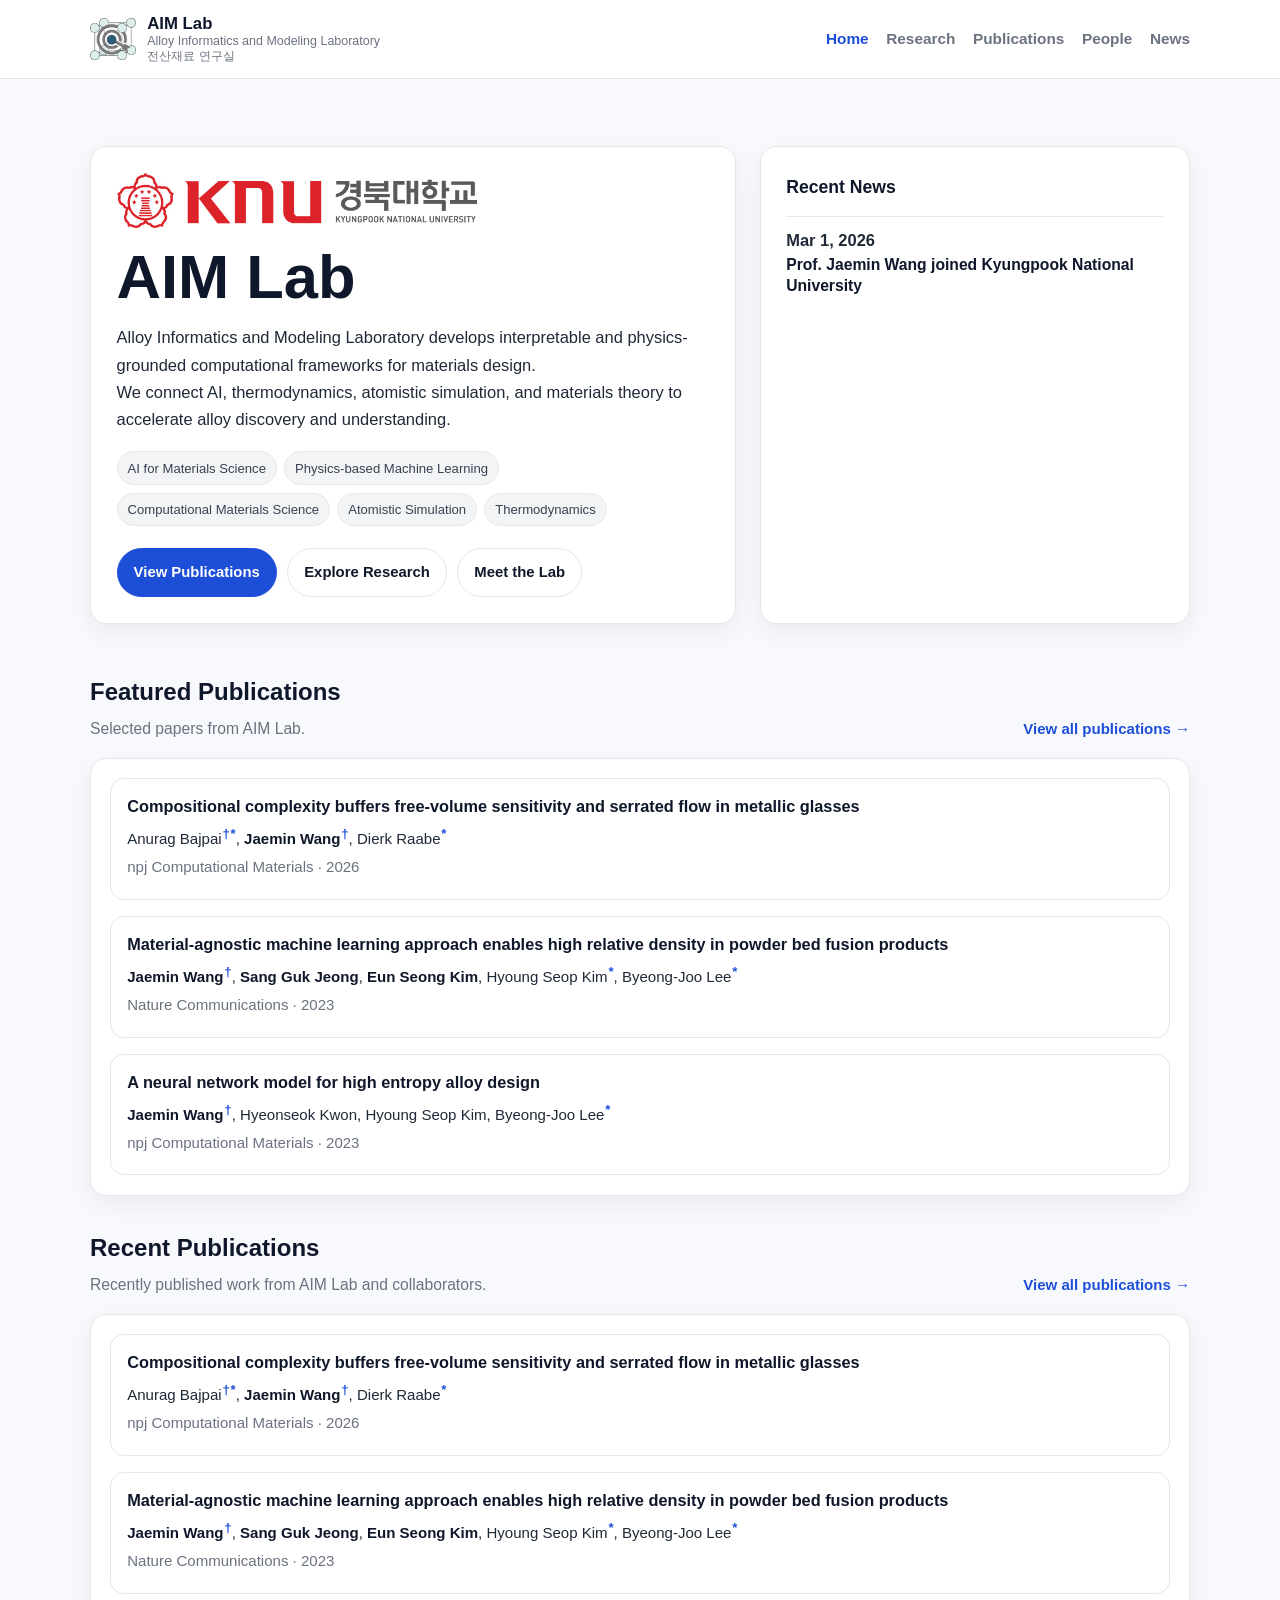
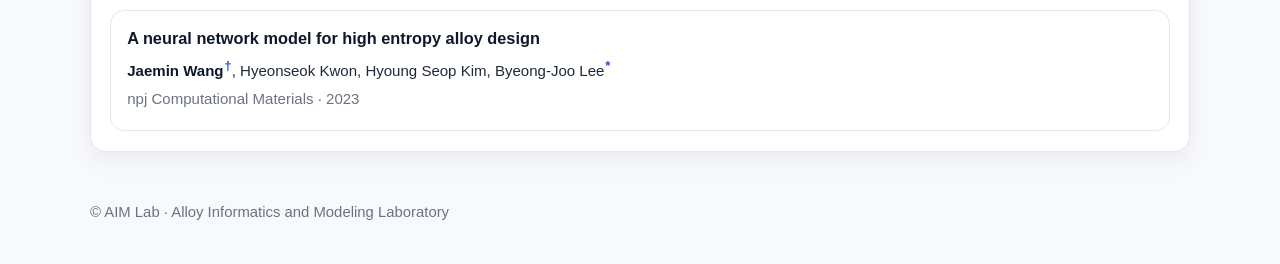
==== index.html @ b145b665 "update_1" ====
<!DOCTYPE html>
<html lang="en">
<head>
  <meta charset="UTF-8" />
  <meta name="viewport" content="width=device-width, initial-scale=1.0" />
  <title>AIM Lab | Alloy Informatics and Modeling Laboratory</title>
  <style>
    :root {
      --bg: #f7f9fc;
      --surface: #ffffff;
      --text: #1f2937;
      --muted: #6b7280;
      --line: #e5e7eb;
      --primary: #1d4ed8;
      --primary-soft: #dbeafe;
      --accent: #0f172a;
      --shadow: 0 8px 24px rgba(15, 23, 42, 0.06);
      --radius: 16px;
      --max-width: 1100px;
    }

    * {
      box-sizing: border-box;
    }

    html {
      scroll-behavior: smooth;
    }

    body {
      margin: 0;
      font-family: Arial, Helvetica, sans-serif;
      background: var(--bg);
      color: var(--text);
      line-height: 1.65;
    }

    a {
      color: inherit;
      text-decoration: none;
    }

    .container {
      width: min(var(--max-width), calc(100% - 2rem));
      margin: 0 auto;
    }

    .site-header {
      background: var(--surface);
      border-bottom: 1px solid var(--line);
      position: sticky;
      top: 0;
      z-index: 100;
    }

    .site-header-inner {
      width: min(var(--max-width), calc(100% - 2rem));
      margin: 0 auto;
      min-height: 78px;
      display: flex;
      align-items: center;
      justify-content: space-between;
      gap: 1.5rem;
    }

    .logo-wrap {
      min-width: 0;
    }

    .logo-link {
      display: flex;
      align-items: center;
      gap: 0.7rem;
      text-decoration: none;
    }

    .logo-img-wrap {
      position: relative;
      width: 46px;
      height: 46px;
      flex-shrink: 0;
    }

    .logo-img-wrap img {
      width: 100%;
      height: 100%;
      object-fit: contain;
      display: block;
    }

    .logo-placeholder {
      position: absolute;
      inset: 0;
      display: none;
      align-items: center;
      justify-content: center;
      font-weight: 800;
      font-size: 0.9rem;
      color: white;
      background: linear-gradient(135deg, #1d4ed8, #2563eb);
      border-radius: 8px;
    }

    .logo-text {
      display: flex;
      flex-direction: column;
      line-height: 1.2;
    }

    .lab-name {
      font-weight: 800;
      font-size: 1.05rem;
      color: var(--accent);
    }

    .lab-full {
      font-size: 0.78rem;
      color: var(--muted);
    }

    .lab-kr {
      font-size: 0.75rem;
      color: var(--muted);
    }

    .nav {
      display: flex;
      align-items: center;
      justify-content: flex-end;
      gap: 1.1rem;
      flex-wrap: wrap;
    }

    .nav a {
      font-size: 0.96rem;
      font-weight: 600;
      color: var(--muted);
      transition: color 0.15s ease;
    }

    .nav a:hover,
    .nav a.active {
      color: var(--primary);
    }

    .hero {
      padding: 4.2rem 0 3rem;
    }

    .hero-inner {
      display: grid;
      grid-template-columns: 1.2fr 0.8fr;
      gap: 1.5rem;
      align-items: stretch;
    }

    .hero-main,
    .hero-side {
      background: var(--surface);
      border: 1px solid var(--line);
      border-radius: var(--radius);
      box-shadow: var(--shadow);
      padding: 1.6rem;
    }

    .hero-kicker {
      display: inline-flex;
      align-items: center;
      justify-content: flex-start;
      margin-bottom: 0.9rem;
      min-height: 56px;
    }

    .hero-kicker img {
      max-width: 100%;
      width: min(360px, 100%);
      height: auto;
      display: block;
      object-fit: contain;
    }

    .school-logo-placeholder {
      display: none;
      align-items: center;
      justify-content: center;
      padding: 0.5rem 0.9rem;
      border-radius: 12px;
      background: #eef2f7;
      color: var(--muted);
      font-size: 0.9rem;
      font-weight: 700;
      border: 1px solid var(--line);
      min-height: 56px;
    }

    .hero h1 {
      margin: 0 0 0.85rem;
      font-size: clamp(2.2rem, 4.8vw, 4rem);
      line-height: 1.1;
      color: var(--accent);
    }

    .hero p {
      margin: 0;
      color: var(--text);
      font-size: 1.03rem;
    }

    .hero-keywords {
      display: flex;
      flex-wrap: wrap;
      gap: 0.45rem;
      margin-top: 1.15rem;
    }

    .chip {
      display: inline-block;
      font-size: 0.82rem;
      padding: 0.32rem 0.62rem;
      border-radius: 999px;
      background: #f3f4f6;
      color: #374151;
      border: 1px solid #e5e7eb;
    }

    .hero-actions {
      display: flex;
      flex-wrap: wrap;
      gap: 0.65rem;
      margin-top: 1.35rem;
    }

    .btn {
      display: inline-flex;
      align-items: center;
      justify-content: center;
      padding: 0.7rem 1rem;
      border-radius: 999px;
      border: 1px solid var(--line);
      background: #fff;
      color: var(--accent);
      font-size: 0.93rem;
      font-weight: 700;
      transition: background 0.15s ease, border-color 0.15s ease, transform 0.15s ease;
    }

    .btn:hover {
      background: var(--primary-soft);
      border-color: #c7d2fe;
      transform: translateY(-1px);
    }

    .btn.primary {
      background: var(--primary);
      color: white;
      border-color: var(--primary);
    }

    .hero-side h2 {
      margin: 0 0 0.9rem;
      font-size: 1.1rem;
      color: var(--accent);
    }

    .mini-news-list {
      display: grid;
      gap: 1.2rem;
    }

    .mini-news-link {
        display: block;
        padding-top: 0.6rem;
        border-top: 1px solid var(--line);
    }

    .mini-news-item {
        padding: 0;
        border: none;
    }

    .mini-news-item:first-child {
        border-top: 0;
        padding-top: 0;
    }

    .mini-news-link:hover .mini-news-title {
      color: var(--primary);
    }

    .mini-news-date {
      margin: 0 0 0.15rem;
      font-size: 0.84rem;
      font-weight: 700;
      color: var(--primary);
    }

    .mini-news-title {
      margin: 0;
      font-size: 0.98rem;
      line-height: 1.35;
      color: var(--accent);
      transition: color 0.15s ease;
    }

    .section {
      padding: 0 0 2rem;
    }

    .section-header {
      display: flex;
      align-items: flex-end;
      justify-content: space-between;
      gap: 1rem;
      margin-bottom: 1rem;
    }

    .section-header h2 {
      margin: 0;
      font-size: 1.5rem;
      color: var(--accent);
    }

    .section-header p {
      margin: 0.3rem 0 0;
      color: var(--muted);
      font-size: 0.98rem;
      max-width: 700px;
    }

    .section-link {
      color: var(--primary);
      font-size: 0.94rem;
      font-weight: 700;
      white-space: nowrap;
    }

    .section-card {
      background: var(--surface);
      border: 1px solid var(--line);
      border-radius: var(--radius);
      box-shadow: var(--shadow);
      padding: 1.2rem;
    }

    .pub-list {
      display: grid;
      gap: 1rem;
    }

    .pub-item {
      border: 1px solid var(--line);
      border-radius: 14px;
      background: #fff;
      padding: 1rem;
      transition: transform 0.15s ease, box-shadow 0.15s ease;
    }

    .pub-item:hover {
      transform: translateY(-2px);
      box-shadow: 0 8px 24px rgba(15, 23, 42, 0.08);
    }

    .pub-title {
      margin: 0 0 0.35rem;
      color: var(--accent);
      font-size: 1.02rem;
      line-height: 1.4;
    }

    .pub-authors,
    .pub-meta {
      margin: 0.18rem 0;
      font-size: 0.94rem;
    }

    .pub-meta {
      color: var(--muted);
    }

    .author-name.lab-member {
      font-weight: 700;
      color: var(--accent);
    }

    .author-mark {
      font-size: 0.88em;
      vertical-align: super;
      margin-left: 0.05rem;
      font-weight: 700;
      color: var(--primary);
    }

    .loading-state,
    .empty-state,
    .error-state {
      color: var(--muted);
      padding: 0.75rem 0;
    }

    .error-state {
      color: #b91c1c;
    }

    footer {
      padding: 1rem 0 2.5rem;
      color: var(--muted);
      font-size: 0.93rem;
    }

    @media (max-width: 900px) {
      .site-header-inner {
        align-items: flex-start;
        padding: 0.9rem 0;
        flex-direction: column;
      }

      .nav {
        width: 100%;
        justify-content: flex-start;
      }

      .hero-inner {
        grid-template-columns: 1fr;
      }
    }

    @media (max-width: 700px) {
      .lab-full,
      .lab-kr {
        display: none;
      }

      .section-header {
        flex-direction: column;
        align-items: flex-start;
      }

      .hero-kicker img {
        width: min(280px, 100%);
      }
    }
  </style>
</head>
<body>
  <header class="site-header">
    <div class="site-header-inner">
      <div class="logo-wrap">
        <a href="index.html" class="logo-link" aria-label="Go to home">
          <div class="logo-img-wrap">
            <img src="lab logo_web.png" alt="AIM Lab logo" onerror="handleLogoError(this)" />
            <div class="logo-placeholder">AIM</div>
          </div>
          <div class="logo-text">
            <span class="lab-name">AIM Lab</span>
            <span class="lab-full">Alloy Informatics and Modeling Laboratory</span>
            <span class="lab-kr">전산재료 연구실</span>
          </div>
        </a>
      </div>

      <nav class="nav" aria-label="Main navigation">
        <a href="index.html" class="active">Home</a>
        <a href="research.html">Research</a>
        <a href="publications.html">Publications</a>
        <a href="people.html">People</a>
        <a href="news.html">News</a>
      </nav>
    </div>
  </header>

  <main class="container">
    <section class="hero">
      <div class="hero-inner">
        <div class="hero-main">
          <div class="hero-kicker">
            <img src="knu logo.jpg" alt="Kyungpook National University logo" onerror="handleSchoolLogoError(this)" />
            <div class="school-logo-placeholder">Kyungpook National University</div>
          </div>

          <h1>AIM Lab</h1>
          <p>
            Alloy Informatics and Modeling Laboratory develops interpretable and physics-grounded
            computational frameworks for materials design. <br> We connect AI, thermodynamics, atomistic
            simulation, and materials theory to accelerate alloy discovery and understanding. 
          </p>

          <div class="hero-keywords">
            <span class="chip">AI for Materials Science</span>
            <span class="chip">Physics-based Machine Learning</span>
            <span class="chip">Computational Materials Science</span>
            <span class="chip">Atomistic Simulation</span>
            <span class="chip">Thermodynamics</span>
          </div>

          <div class="hero-actions">
            <a class="btn primary" href="publications.html">View Publications</a>
            <a class="btn" href="research.html">Explore Research</a>
            <a class="btn" href="people.html">Meet the Lab</a>
          </div>
        </div>

        <aside class="hero-side">
          <h2>Recent News</h2>
          <div id="hero-news-preview" class="mini-news-list">
            <div class="loading-state">Loading recent news...</div>
          </div>
        </aside>
      </div>
    </section>

    <section class="section">
      <div class="section-header">
        <div>
          <h2>Featured Publications</h2>
          <p>Selected papers from AIM Lab.</p>
        </div>
        <a class="section-link" href="publications.html">View all publications →</a>
      </div>

      <div class="section-card">
        <div id="featured-publications-preview" class="pub-list">
          <div class="loading-state">Loading featured publications...</div>
        </div>
      </div>
    </section>

    <section class="section">
      <div class="section-header">
        <div>
          <h2>Recent Publications</h2>
          <p>Recently published work from AIM Lab and collaborators.</p>
        </div>
        <a class="section-link" href="publications.html">View all publications →</a>
      </div>

      <div class="section-card">
        <div id="recent-publications-preview" class="pub-list">
          <div class="loading-state">Loading recent publications...</div>
        </div>
      </div>
    </section>
  </main>

  <footer class="container">
    © AIM Lab · Alloy Informatics and Modeling Laboratory
  </footer>

  <script>
    const PUBLICATIONS_URL = "data/publications.json";
    const NEWS_URL = "data/news.json";

    const featuredPublicationsPreviewEl = document.getElementById("featured-publications-preview");
    const recentPublicationsPreviewEl = document.getElementById("recent-publications-preview");
    const heroNewsPreviewEl = document.getElementById("hero-news-preview");

    function escapeHtml(str) {
      if (str === null || str === undefined) return "";
      return String(str)
        .replace(/&/g, "&amp;")
        .replace(/</g, "&lt;")
        .replace(/>/g, "&gt;")
        .replace(/"/g, "&quot;")
        .replace(/'/g, "&#039;");
    }

    function normalizeArray(value) {
      return Array.isArray(value) ? value : [];
    }

    function normalizeName(name) {
      return String(name || "").toLowerCase().replace(/\s+/g, " ").trim();
    }

    function handleLogoError(img) {
      img.style.display = "none";
      const placeholder = img.parentElement.querySelector(".logo-placeholder");
      if (placeholder) placeholder.style.display = "flex";
    }

    function handleSchoolLogoError(img) {
      img.style.display = "none";
      const placeholder = img.parentElement.querySelector(".school-logo-placeholder");
      if (placeholder) placeholder.style.display = "flex";
    }

    window.handleLogoError = handleLogoError;
    window.handleSchoolLogoError = handleSchoolLogoError;

    async function safeFetch(url) {
      const response = await fetch(url);
      if (!response.ok) {
        throw new Error(`Failed to fetch ${url}: ${response.status}`);
      }
      return response.json();
    }

    function normalizePublication(pub) {
      return {
        title: pub.title || "",
        authors: Array.isArray(pub.authors) ? pub.authors : [],
        journal: pub.journal || "",
        year: Number(pub.year) || 0,
        volume: pub.volume || "",
        issue: pub.issue || "",
        pages: pub.pages || "",
        featured: Boolean(pub.featured),
        doi: pub.doi || "",
        lab_member: normalizeArray(pub.lab_member),
        first_author: normalizeArray(pub.first_author),
        corresponding_author: normalizeArray(pub.corresponding_author)
      };
    }

    function renderAuthors(pub) {
      const labMembers = new Set(pub.lab_member.map(normalizeName));
      const firstAuthors = new Set(pub.first_author.map(normalizeName));
      const correspondingAuthors = new Set(pub.corresponding_author.map(normalizeName));

      return pub.authors.map((author) => {
        const normalized = normalizeName(author);
        const isLabMember = labMembers.has(normalized);
        const isFirstAuthor = firstAuthors.has(normalized);
        const isCorresponding = correspondingAuthors.has(normalized);

        let marks = "";
        if (isFirstAuthor) marks += '<span class="author-mark">†</span>';
        if (isCorresponding) marks += '<span class="author-mark">*</span>';

        return `<span class="author-name ${isLabMember ? "lab-member" : ""}">${escapeHtml(author)}${marks}</span>`;
      }).join(", ");
    }

    function buildPublicationMeta(pub) {
      const parts = [];
      if (pub.journal) parts.push(pub.journal);
      if (pub.year) parts.push(String(pub.year));
      return parts.join(" · ");
    }

    function renderPublicationPreviewItem(pub) {
      const content = `
        <article class="pub-item">
          <h3 class="pub-title">${escapeHtml(pub.title)}</h3>
          <p class="pub-authors">${renderAuthors(pub)}</p>
          <p class="pub-meta">${escapeHtml(buildPublicationMeta(pub))}</p>
        </article>
      `;

      if (pub.doi) {
        return `<a href="${escapeHtml(pub.doi)}" target="_blank" rel="noopener noreferrer">${content}</a>`;
      }
      return content;
    }

    function normalizeNewsItem(item) {
      return {
        date: item.date || "",
        title: item.title || "",
        link: item.link || ""
      };
    }

    function formatDate(dateString) {
      if (!dateString) return "";
      const date = new Date(dateString);
      if (Number.isNaN(date.getTime())) return dateString;
      return date.toLocaleDateString("en-US", {
        year: "numeric",
        month: "short",
        day: "numeric"
      });
    }

    function renderMiniNewsItem(item) {
      return `
        <a href="news.html" class="mini-news-link">
          <article class="mini-news-item">
            ${item.date ? `<p class="mini-news-date">${escapeHtml(formatDate(item.date))}</p>` : ""}
            <h3 class="mini-news-title">${escapeHtml(item.title)}</h3>
          </article>
        </a>
      `;
    }

    async function loadFeaturedPublicationsPreview() {
      try {
        const data = await safeFetch(PUBLICATIONS_URL);
        const items = data
          .map(normalizePublication)
          .filter(item => item.featured)
          .slice()
          .reverse()
          .slice(0,4);

        if (!items.length) {
          featuredPublicationsPreviewEl.innerHTML = `<div class="empty-state">No featured publications available.</div>`;
          return;
        }

        featuredPublicationsPreviewEl.innerHTML = items.map(renderPublicationPreviewItem).join("");
      } catch (error) {
        console.error(error);
        featuredPublicationsPreviewEl.innerHTML = `<div class="error-state">Failed to load featured publications.</div>`;
      }
    }

    async function loadRecentPublicationsPreview() {
      try {
        const data = await safeFetch(PUBLICATIONS_URL);
        const items = data
          .map(normalizePublication)
          .slice()
          .reverse()
          .slice(0,4);

        if (!items.length) {
          recentPublicationsPreviewEl.innerHTML = `<div class="empty-state">No recent publications available.</div>`;
          return;
        }

        recentPublicationsPreviewEl.innerHTML = items.map(renderPublicationPreviewItem).join("");
      } catch (error) {
        console.error(error);
        recentPublicationsPreviewEl.innerHTML = `<div class="error-state">Failed to load recent publications.</div>`;
      }
    }

    async function loadNewsPreview() {
      try {
        const data = await safeFetch(NEWS_URL);
        const items = data
          .map(normalizeNewsItem)
          .sort((a, b) => new Date(b.date).getTime() - new Date(a.date).getTime())
          .slice(0, 4);

        if (!items.length) {
          heroNewsPreviewEl.innerHTML = `<div class="empty-state">No recent news available.</div>`;
          return;
        }

        heroNewsPreviewEl.innerHTML = items.map(renderMiniNewsItem).join("");
      } catch (error) {
        console.error(error);
        heroNewsPreviewEl.innerHTML = `<div class="error-state">Failed to load recent news.</div>`;
      }
    }

    loadFeaturedPublicationsPreview();
    loadRecentPublicationsPreview();
    loadNewsPreview();
  </script>
</body>
</html>
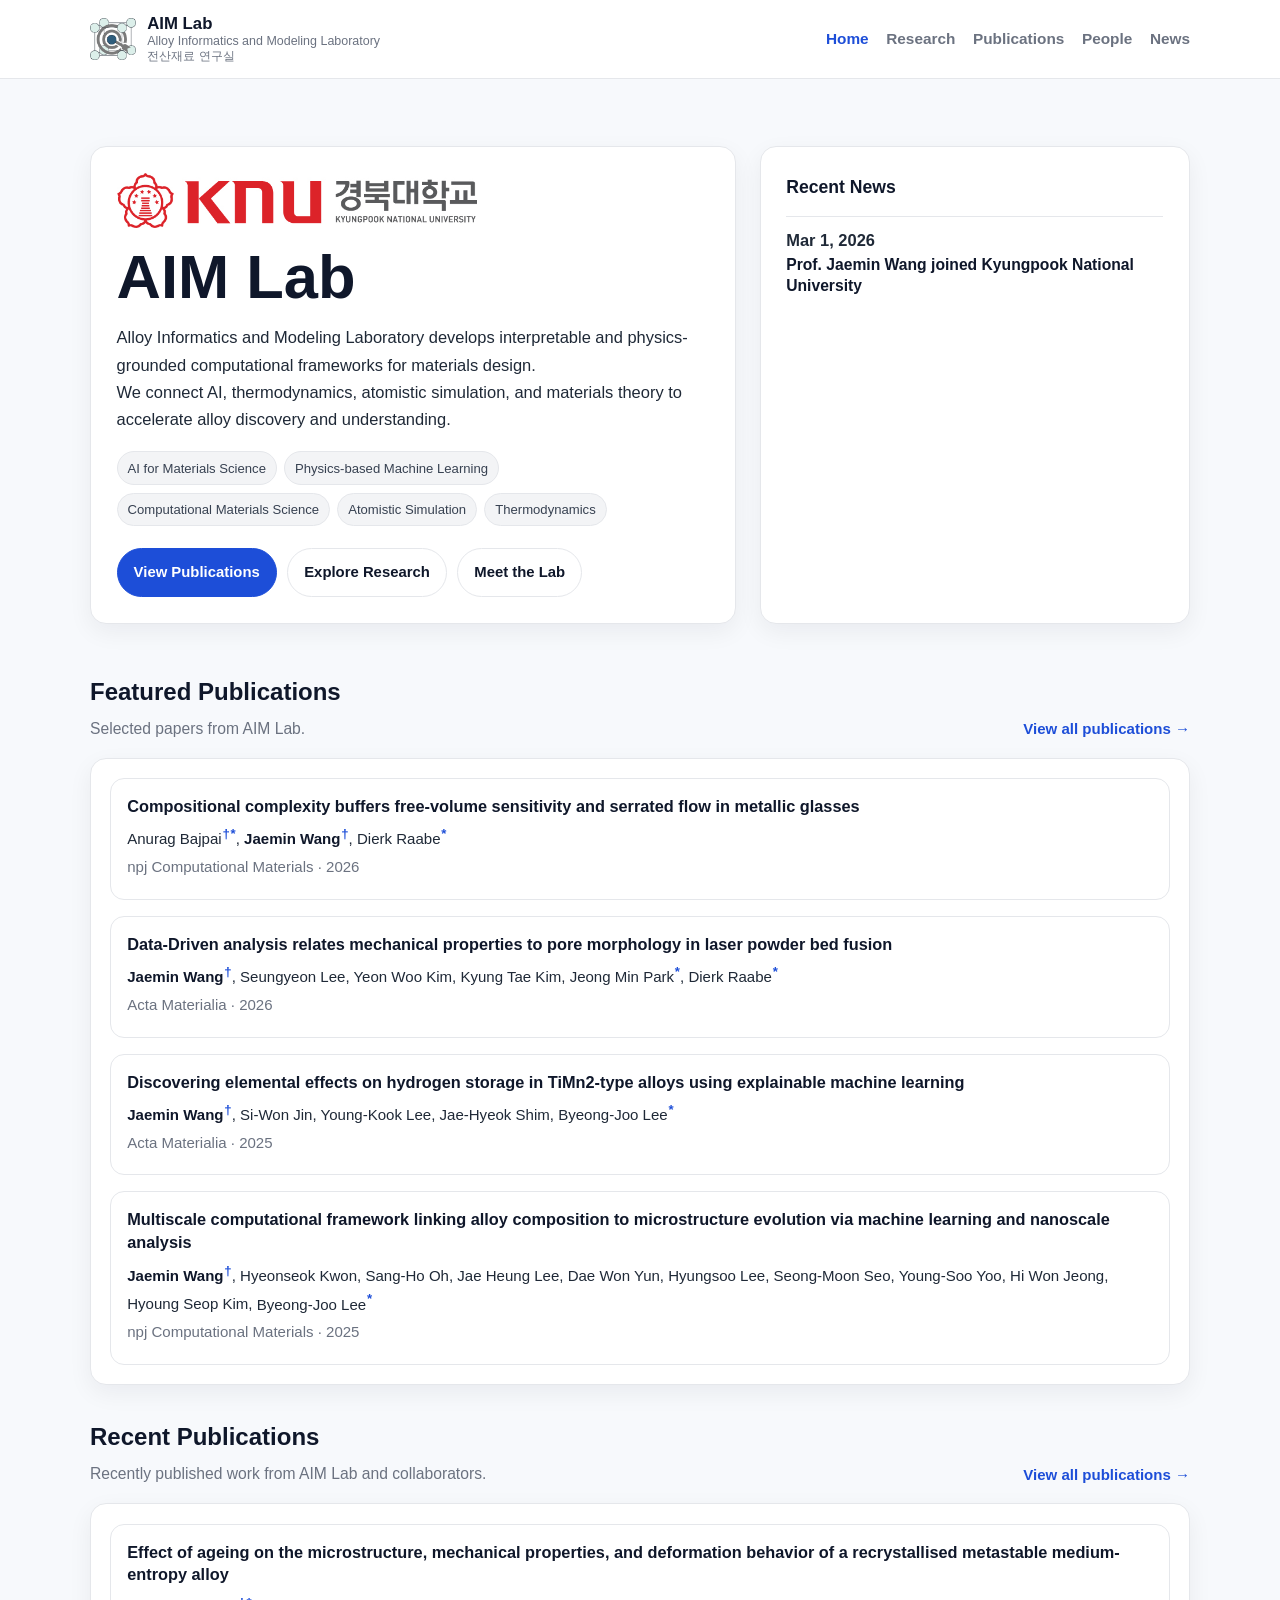
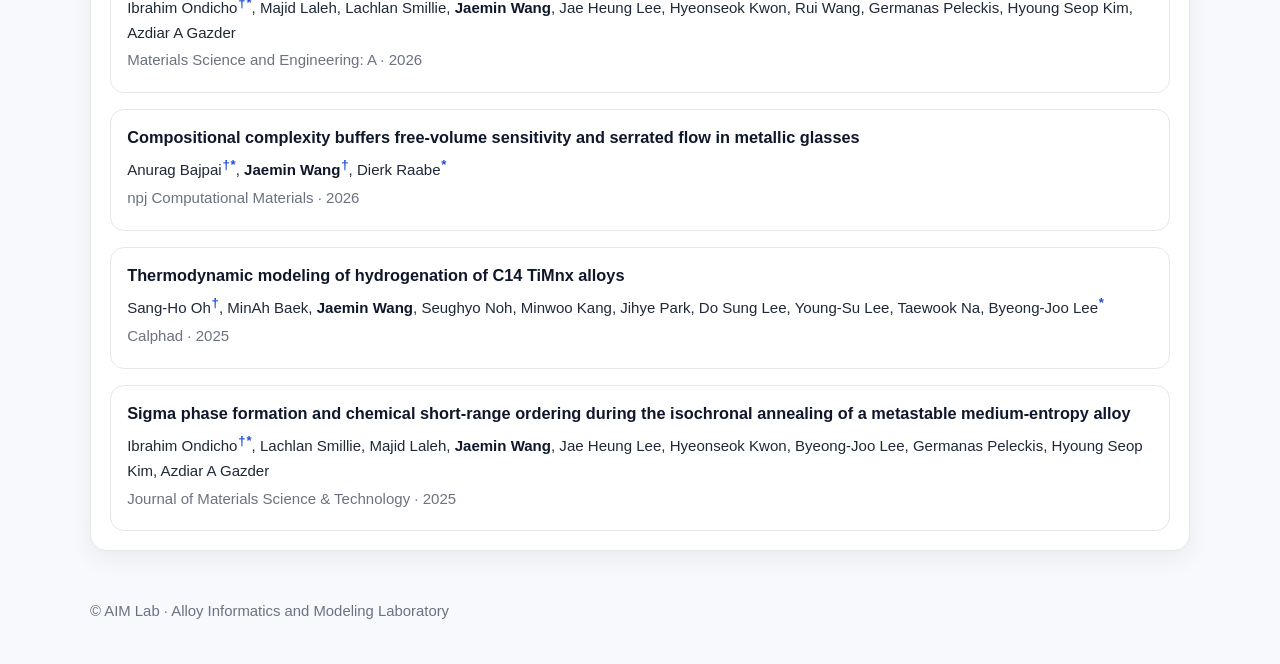
==== commit f9098e94: "Meta Data Added" ====
--- a/index.html
+++ b/index.html
@@ -4,6 +4,14 @@
   <meta charset="UTF-8" />
   <meta name="viewport" content="width=device-width, initial-scale=1.0" />
   <title>AIM Lab | Alloy Informatics and Modeling Laboratory</title>
+
+  <meta name="description" content="AIM Lab, led by Prof. Jaemin Wang at Kyungpook National University, conducts research in alloy informatics, physics-based machine learning, thermodynamics, and atomistic simulation for advanced materials design." />
+
+  <meta property="og:title" content="AIM Lab | Alloy Informatics and Modeling Laboratory" />
+  <meta property="og:description" content="AIM Lab, led by Prof. Jaemin Wang at Kyungpook National University, conducts research in alloy informatics, physics-based machine learning, thermodynamics, and atomistic simulation for advanced materials design." />
+  <meta property="og:type" content="website" />
+  <meta property="og:url" content="https://aimlab.knu.ac.kr" />
+  <meta property="og:image" content="./lab logo.png" />
   <style>
     :root {
       --bg: #f7f9fc;
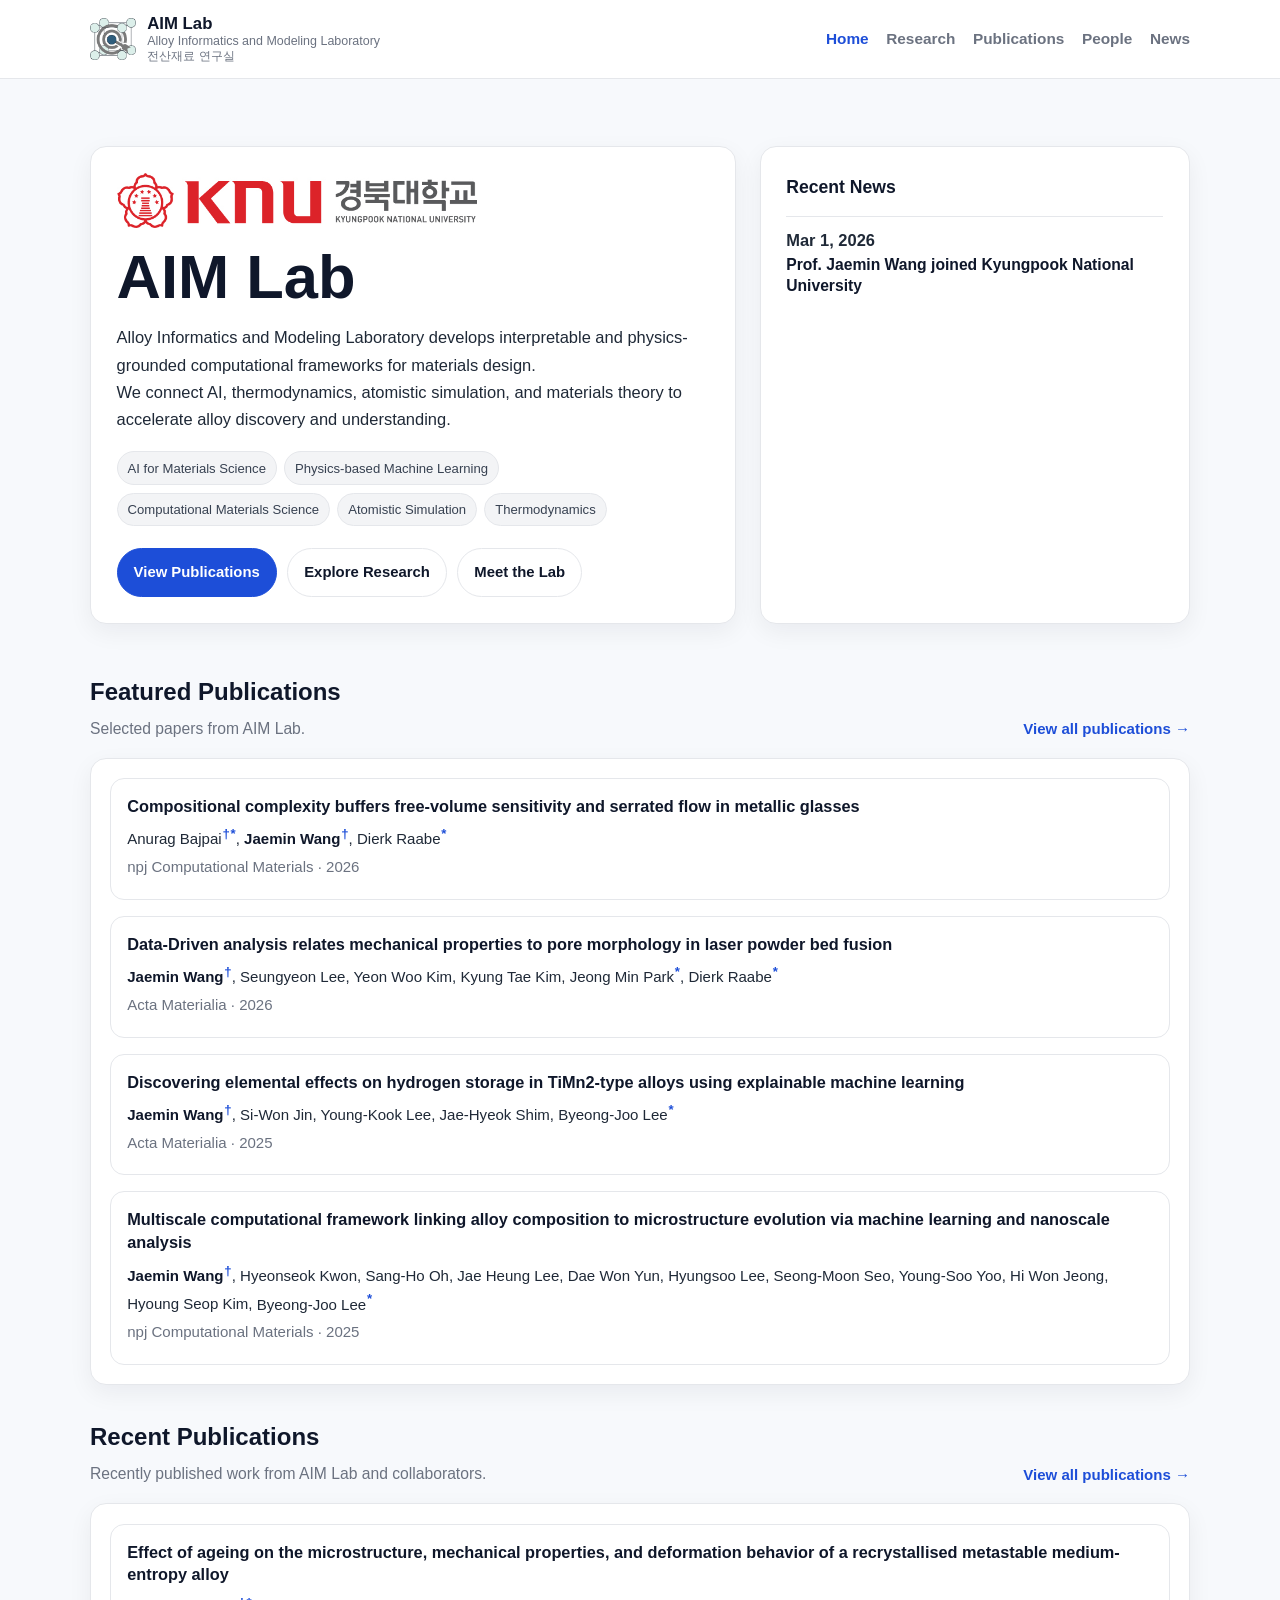
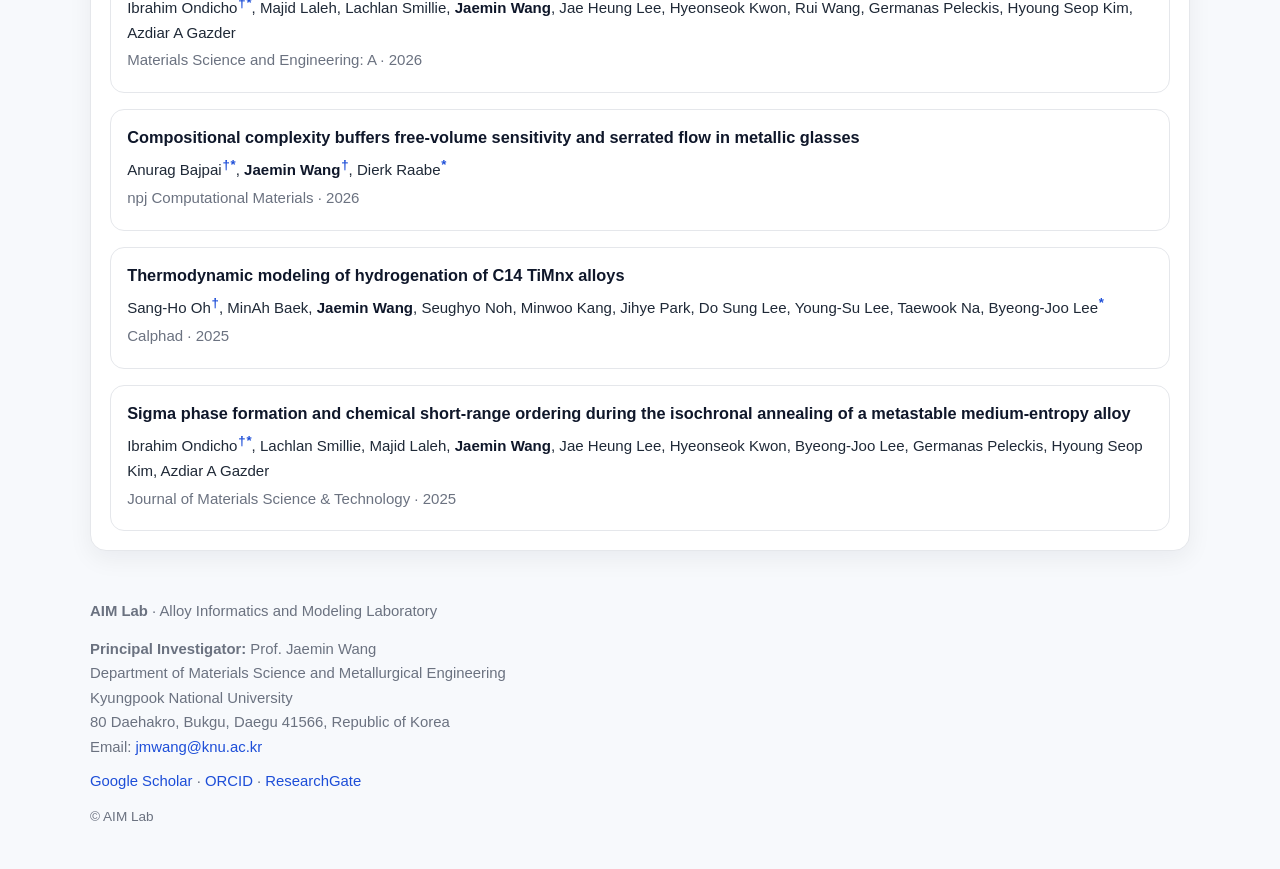
==== commit 996d4d8a: "Footer Added" ====
--- a/index.html
+++ b/index.html
@@ -31,6 +31,15 @@
       box-sizing: border-box;
     }
 
+    footer a {
+      color: var(--primary);
+      font-weight: 300;
+    }
+
+    footer a:hover {
+      text-decoration: underline;
+    }
+
     html {
       scroll-behavior: smooth;
     }
@@ -549,9 +558,29 @@
     </section>
   </main>
 
-  <footer class="container">
-    © AIM Lab · Alloy Informatics and Modeling Laboratory
-  </footer>
+<footer class="container">
+  <div style="margin-bottom: 0.8rem;">
+    <strong>AIM Lab</strong> · Alloy Informatics and Modeling Laboratory
+  </div>
+
+  <div>
+    <strong>Principal Investigator:</strong> Prof. Jaemin Wang<br>
+    Department of Materials Science and Metallurgical Engineering<br>
+    Kyungpook National University<br>
+    80 Daehakro, Bukgu, Daegu 41566, Republic of Korea<br>
+    Email: <a href="mailto:jmwang@knu.ac.kr">jmwang@knu.ac.kr</a>
+  </div>
+
+  <div style="margin-top: 0.6rem;">
+    <a href="https://scholar.google.com/citations?user=16pIavIAAAAJ&hl=en" target="_blank">Google Scholar</a> ·
+    <a href="https://orcid.org/0000-0002-6845-6907" target="_blank">ORCID</a> ·
+    <a href="https://www.researchgate.net/profile/Jaemin-Wang" target="_blank">ResearchGate</a>
+  </div>
+
+  <div style="margin-top: 0.8rem; font-size: 0.85rem;">
+    © AIM Lab
+  </div>
+</footer>
 
   <script>
     const PUBLICATIONS_URL = "data/publications.json";
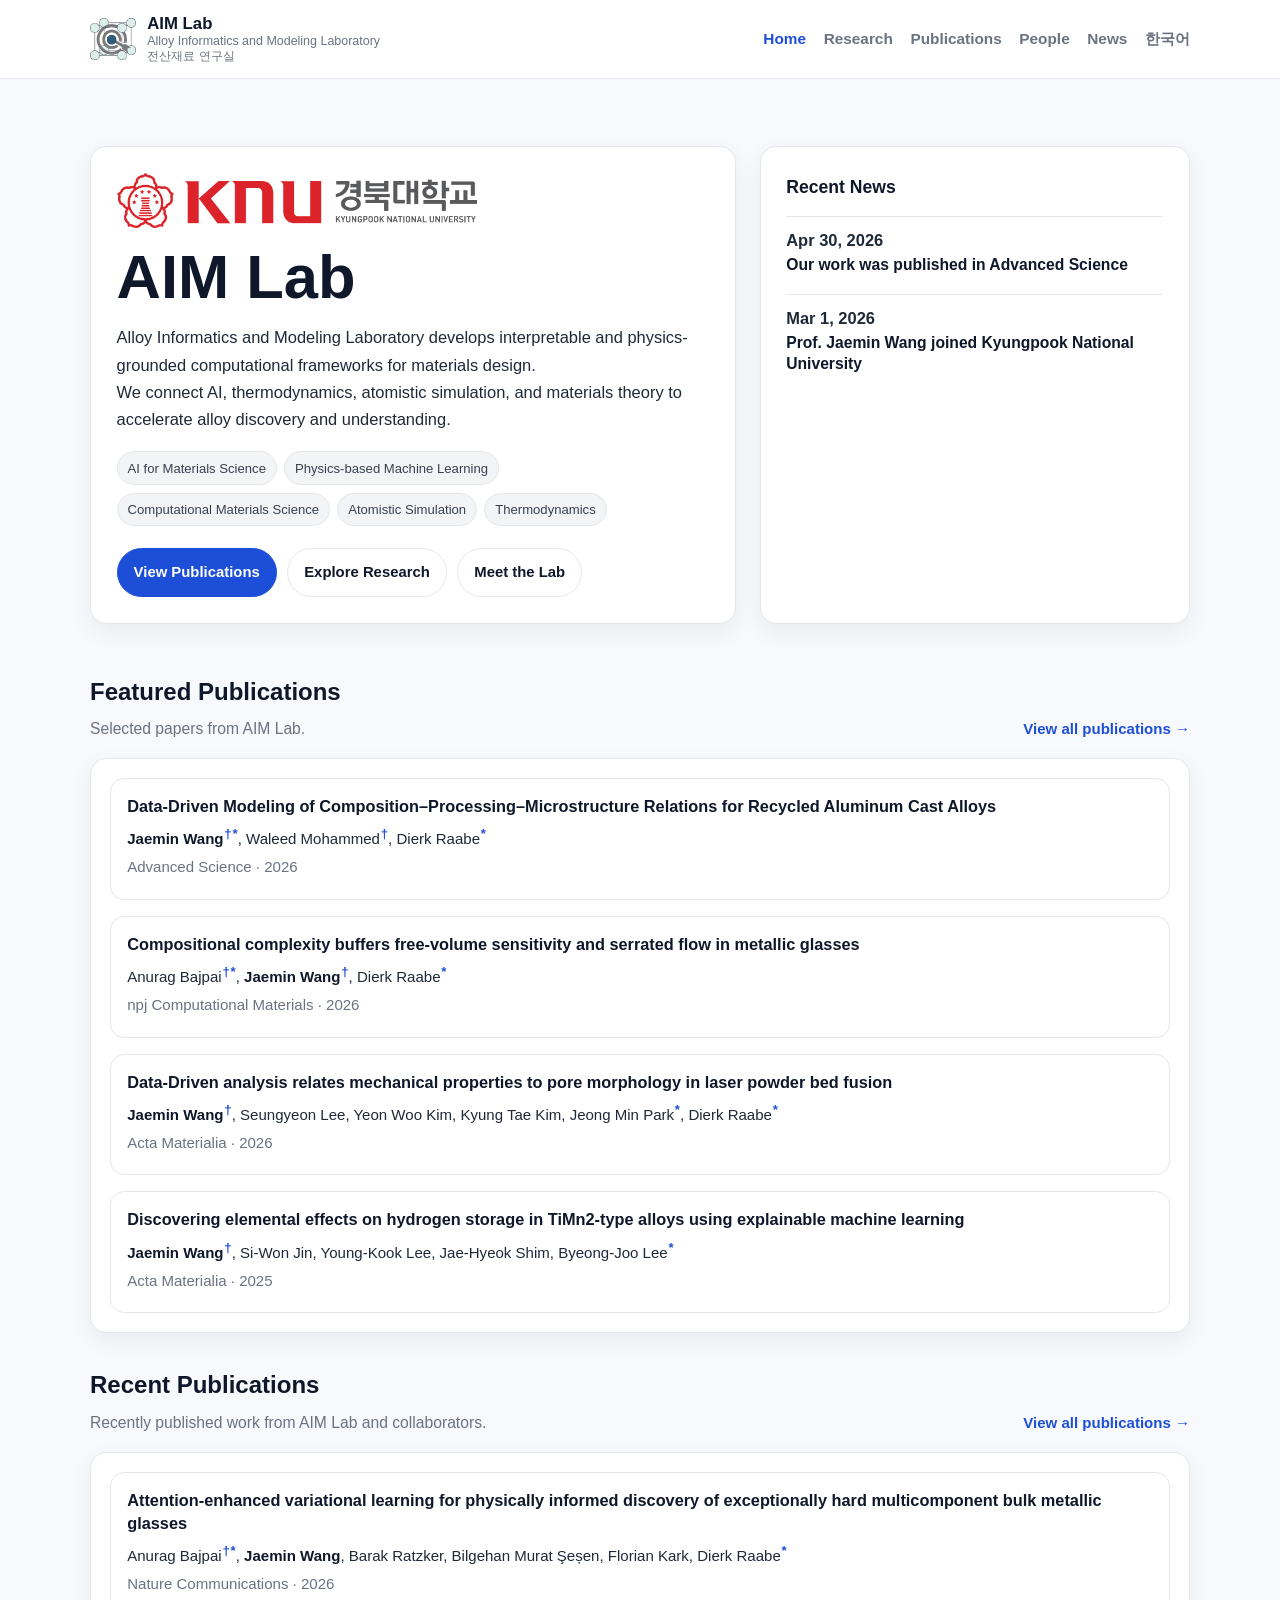
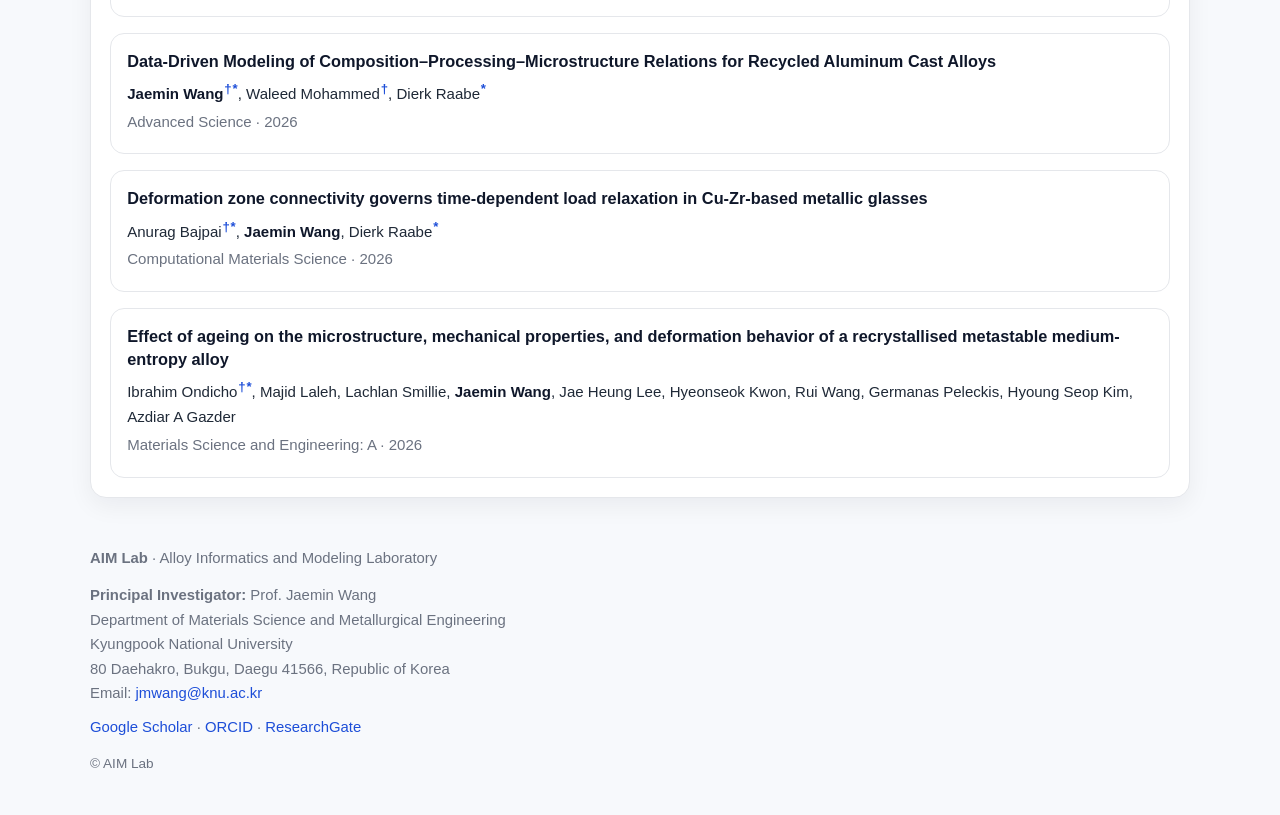
==== commit a5a1e2cb: "site updated" ====
--- a/index.html
+++ b/index.html
@@ -7,11 +7,17 @@
 
   <meta name="description" content="AIM Lab, led by Prof. Jaemin Wang at Kyungpook National University, conducts research in alloy informatics, physics-based machine learning, thermodynamics, and atomistic simulation for advanced materials design." />
 
+  <meta name="google-site-verification" content="Pawu1Gyw2uVtk5goGDBxRkEgoG9PiIKLFPvBbHVbino" />
+
   <meta property="og:title" content="AIM Lab | Alloy Informatics and Modeling Laboratory" />
   <meta property="og:description" content="AIM Lab, led by Prof. Jaemin Wang at Kyungpook National University, conducts research in alloy informatics, physics-based machine learning, thermodynamics, and atomistic simulation for advanced materials design." />
   <meta property="og:type" content="website" />
   <meta property="og:url" content="https://aimlab.knu.ac.kr" />
   <meta property="og:image" content="./lab logo.png" />
+  <link rel="canonical" href="https://aimlab.knu.ac.kr/">
+  <link rel="alternate" hreflang="en" href="https://aimlab.knu.ac.kr/">
+  <link rel="alternate" hreflang="ko" href="https://aimlab.knu.ac.kr/ko/index.html">
+  <link rel="alternate" hreflang="x-default" href="https://aimlab.knu.ac.kr/">
   <style>
     :root {
       --bg: #f7f9fc;
@@ -481,6 +487,7 @@
         <a href="publications.html">Publications</a>
         <a href="people.html">People</a>
         <a href="news.html">News</a>
+        <a href="ko/index.html">한국어</a>
       </nav>
     </div>
   </header>
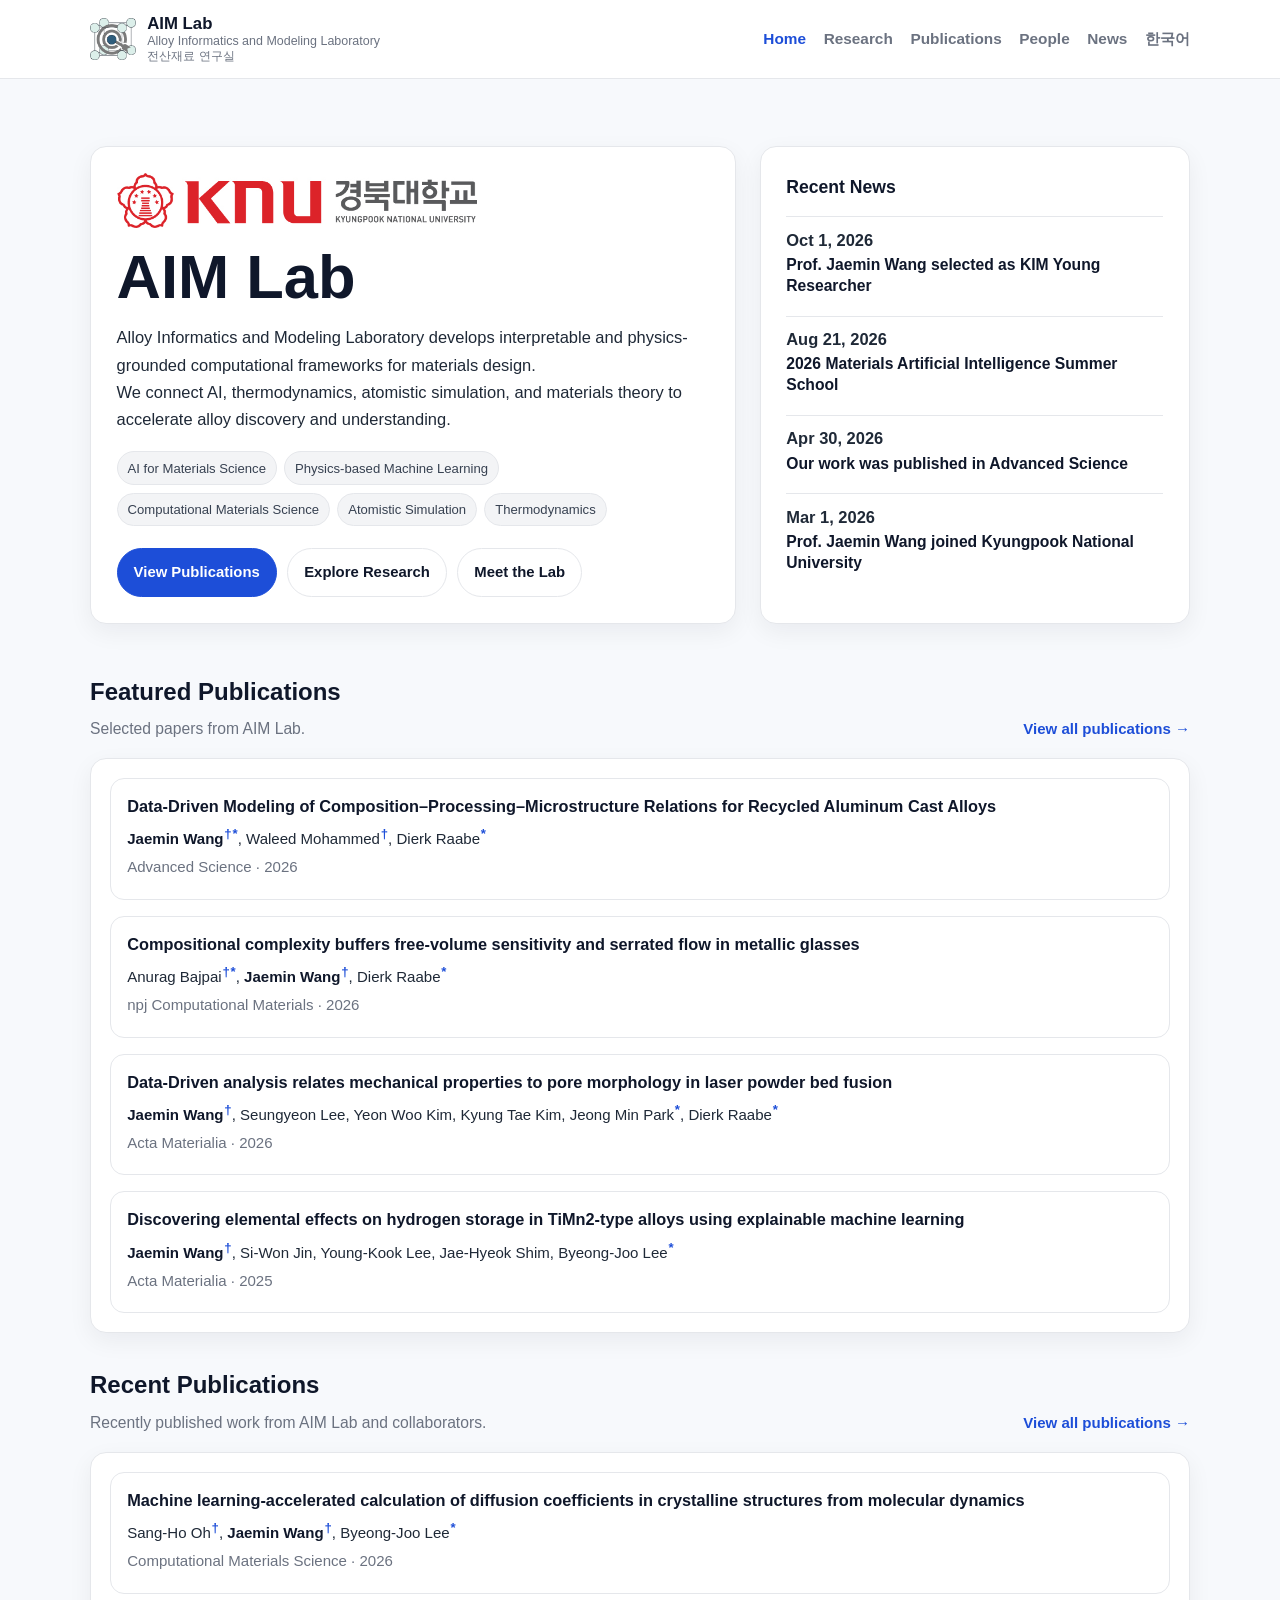
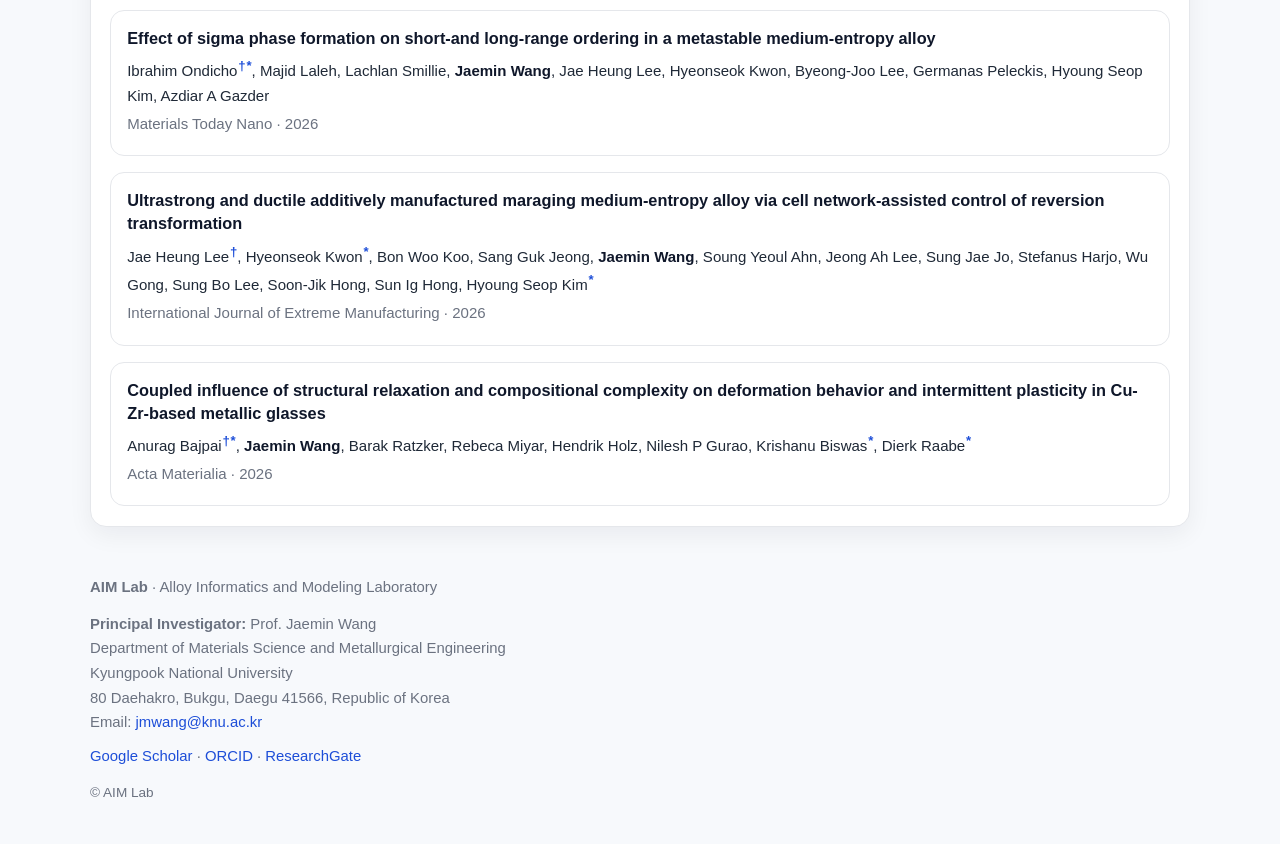
==== commit ca5f5c35: "site fixed" ====
--- a/index.html
+++ b/index.html
@@ -468,7 +468,7 @@
   <header class="site-header">
     <div class="site-header-inner">
       <div class="logo-wrap">
-        <a href="index.html" class="logo-link" aria-label="Go to home">
+        <a href="./" class="logo-link" aria-label="Go to home">
           <div class="logo-img-wrap">
             <img src="lab logo_web.png" alt="AIM Lab logo" onerror="handleLogoError(this)" />
             <div class="logo-placeholder">AIM</div>
@@ -482,7 +482,7 @@
       </div>
 
       <nav class="nav" aria-label="Main navigation">
-        <a href="index.html" class="active">Home</a>
+        <a href="./" class="active">Home</a>
         <a href="research.html">Research</a>
         <a href="publications.html">Publications</a>
         <a href="people.html">People</a>
@@ -505,7 +505,7 @@
           <p>
             Alloy Informatics and Modeling Laboratory develops interpretable and physics-grounded
             computational frameworks for materials design. <br> We connect AI, thermodynamics, atomistic
-            simulation, and materials theory to accelerate alloy discovery and understanding. 
+            simulation, and materials theory to accelerate alloy discovery and understanding.
           </p>
 
           <div class="hero-keywords">
@@ -525,9 +525,35 @@
 
         <aside class="hero-side">
           <h2>Recent News</h2>
-          <div id="hero-news-preview" class="mini-news-list">
-            <div class="loading-state">Loading recent news...</div>
-          </div>
+          <div id="hero-news-preview" class="mini-news-list" data-prerendered="true">
+        <a href="news.html" class="mini-news-link">
+          <article class="mini-news-item">
+            <p class="mini-news-date">Oct 1, 2026</p>
+            <h3 class="mini-news-title">Prof. Jaemin Wang selected as KIM Young Researcher</h3>
+          </article>
+        </a>
+
+        <a href="news.html" class="mini-news-link">
+          <article class="mini-news-item">
+            <p class="mini-news-date">Aug 21, 2026</p>
+            <h3 class="mini-news-title">2026 Materials Artificial Intelligence Summer School</h3>
+          </article>
+        </a>
+
+        <a href="news.html" class="mini-news-link">
+          <article class="mini-news-item">
+            <p class="mini-news-date">Apr 30, 2026</p>
+            <h3 class="mini-news-title">Our work was published in Advanced Science</h3>
+          </article>
+        </a>
+
+        <a href="news.html" class="mini-news-link">
+          <article class="mini-news-item">
+            <p class="mini-news-date">Mar 1, 2026</p>
+            <h3 class="mini-news-title">Prof. Jaemin Wang joined Kyungpook National University</h3>
+          </article>
+        </a>
+      </div>
         </aside>
       </div>
     </section>
@@ -542,9 +568,31 @@
       </div>
 
       <div class="section-card">
-        <div id="featured-publications-preview" class="pub-list">
-          <div class="loading-state">Loading featured publications...</div>
-        </div>
+        <div id="featured-publications-preview" class="pub-list" data-prerendered="true"><a href="https://doi.org/10.1002/advs.75446" target="_blank" rel="noopener noreferrer">
+        <article class="pub-item">
+          <h3 class="pub-title">Data-Driven Modeling of Composition–Processing–Microstructure Relations for Recycled Aluminum Cast Alloys</h3>
+          <p class="pub-authors"><span class="author-name lab-member">Jaemin Wang<span class="author-mark">†</span><span class="author-mark">*</span></span>, <span class="author-name ">Waleed Mohammed<span class="author-mark">†</span></span>, <span class="author-name ">Dierk Raabe<span class="author-mark">*</span></span></p>
+          <p class="pub-meta">Advanced Science · 2026</p>
+        </article>
+      </a><a href="https://doi.org/10.1038/s41524-025-01933-7" target="_blank" rel="noopener noreferrer">
+        <article class="pub-item">
+          <h3 class="pub-title">Compositional complexity buffers free-volume sensitivity and serrated flow in metallic glasses</h3>
+          <p class="pub-authors"><span class="author-name ">Anurag Bajpai<span class="author-mark">†</span><span class="author-mark">*</span></span>, <span class="author-name lab-member">Jaemin Wang<span class="author-mark">†</span></span>, <span class="author-name ">Dierk Raabe<span class="author-mark">*</span></span></p>
+          <p class="pub-meta">npj Computational Materials · 2026</p>
+        </article>
+      </a><a href="https://doi.org/10.1016/j.actamat.2025.121751" target="_blank" rel="noopener noreferrer">
+        <article class="pub-item">
+          <h3 class="pub-title">Data-Driven analysis relates mechanical properties to pore morphology in laser powder bed fusion</h3>
+          <p class="pub-authors"><span class="author-name lab-member">Jaemin Wang<span class="author-mark">†</span></span>, <span class="author-name ">Seungyeon Lee</span>, <span class="author-name ">Yeon Woo Kim</span>, <span class="author-name ">Kyung Tae Kim</span>, <span class="author-name ">Jeong Min Park<span class="author-mark">*</span></span>, <span class="author-name ">Dierk Raabe<span class="author-mark">*</span></span></p>
+          <p class="pub-meta">Acta Materialia · 2026</p>
+        </article>
+      </a><a href="https://doi.org/10.1016/j.actamat.2025.121297" target="_blank" rel="noopener noreferrer">
+        <article class="pub-item">
+          <h3 class="pub-title">Discovering elemental effects on hydrogen storage in TiMn2-type alloys using explainable machine learning</h3>
+          <p class="pub-authors"><span class="author-name lab-member">Jaemin Wang<span class="author-mark">†</span></span>, <span class="author-name ">Si-Won Jin</span>, <span class="author-name ">Young-Kook Lee</span>, <span class="author-name ">Jae-Hyeok Shim</span>, <span class="author-name ">Byeong-Joo Lee<span class="author-mark">*</span></span></p>
+          <p class="pub-meta">Acta Materialia · 2025</p>
+        </article>
+      </a></div>
       </div>
     </section>
 
@@ -558,9 +606,31 @@
       </div>
 
       <div class="section-card">
-        <div id="recent-publications-preview" class="pub-list">
-          <div class="loading-state">Loading recent publications...</div>
-        </div>
+        <div id="recent-publications-preview" class="pub-list" data-prerendered="true"><a href="https://doi.org/10.1016/j.commatsci.2026.115079" target="_blank" rel="noopener noreferrer">
+        <article class="pub-item">
+          <h3 class="pub-title">Machine learning-accelerated calculation of diffusion coefficients in crystalline structures from molecular dynamics</h3>
+          <p class="pub-authors"><span class="author-name ">Sang-Ho Oh<span class="author-mark">†</span></span>, <span class="author-name lab-member">Jaemin Wang<span class="author-mark">†</span></span>, <span class="author-name ">Byeong-Joo Lee<span class="author-mark">*</span></span></p>
+          <p class="pub-meta">Computational Materials Science · 2026</p>
+        </article>
+      </a><a href="https://doi.org/10.1016/j.mtnano.2026.100906" target="_blank" rel="noopener noreferrer">
+        <article class="pub-item">
+          <h3 class="pub-title">Effect of sigma phase formation on short-and long-range ordering in a metastable medium-entropy alloy</h3>
+          <p class="pub-authors"><span class="author-name ">Ibrahim Ondicho<span class="author-mark">†</span><span class="author-mark">*</span></span>, <span class="author-name ">Majid Laleh</span>, <span class="author-name ">Lachlan Smillie</span>, <span class="author-name lab-member">Jaemin Wang</span>, <span class="author-name ">Jae Heung Lee</span>, <span class="author-name ">Hyeonseok Kwon</span>, <span class="author-name ">Byeong-Joo Lee</span>, <span class="author-name ">Germanas Peleckis</span>, <span class="author-name ">Hyoung Seop Kim</span>, <span class="author-name ">Azdiar A Gazder</span></p>
+          <p class="pub-meta">Materials Today Nano · 2026</p>
+        </article>
+      </a><a href="https://doi.org/10.1088/2631-7990/ae6f56" target="_blank" rel="noopener noreferrer">
+        <article class="pub-item">
+          <h3 class="pub-title">Ultrastrong and ductile additively manufactured maraging medium-entropy alloy via cell network-assisted control of reversion transformation</h3>
+          <p class="pub-authors"><span class="author-name ">Jae Heung Lee<span class="author-mark">†</span></span>, <span class="author-name ">Hyeonseok Kwon<span class="author-mark">*</span></span>, <span class="author-name ">Bon Woo Koo</span>, <span class="author-name ">Sang Guk Jeong</span>, <span class="author-name lab-member">Jaemin Wang</span>, <span class="author-name ">Soung Yeoul Ahn</span>, <span class="author-name ">Jeong Ah Lee</span>, <span class="author-name ">Sung Jae Jo</span>, <span class="author-name ">Stefanus Harjo</span>, <span class="author-name ">Wu Gong</span>, <span class="author-name ">Sung Bo Lee</span>, <span class="author-name ">Soon-Jik Hong</span>, <span class="author-name ">Sun Ig Hong</span>, <span class="author-name ">Hyoung Seop Kim<span class="author-mark">*</span></span></p>
+          <p class="pub-meta">International Journal of Extreme Manufacturing · 2026</p>
+        </article>
+      </a><a href="https://doi.org/10.1016/j.actamat.2026.122394" target="_blank" rel="noopener noreferrer">
+        <article class="pub-item">
+          <h3 class="pub-title">Coupled influence of structural relaxation and compositional complexity on deformation behavior and intermittent plasticity in Cu-Zr-based metallic glasses</h3>
+          <p class="pub-authors"><span class="author-name ">Anurag Bajpai<span class="author-mark">†</span><span class="author-mark">*</span></span>, <span class="author-name lab-member">Jaemin Wang</span>, <span class="author-name ">Barak Ratzker</span>, <span class="author-name ">Rebeca Miyar</span>, <span class="author-name ">Hendrik Holz</span>, <span class="author-name ">Nilesh P Gurao</span>, <span class="author-name ">Krishanu Biswas<span class="author-mark">*</span></span>, <span class="author-name ">Dierk Raabe<span class="author-mark">*</span></span></p>
+          <p class="pub-meta">Acta Materialia · 2026</p>
+        </article>
+      </a></div>
       </div>
     </section>
   </main>
@@ -744,6 +814,8 @@
         featuredPublicationsPreviewEl.innerHTML = items.map(renderPublicationPreviewItem).join("");
       } catch (error) {
         console.error(error);
+        // Keep the pre-rendered content available if the live data request fails.
+        if (featuredPublicationsPreviewEl.dataset.prerendered === "true") { return; }
         featuredPublicationsPreviewEl.innerHTML = `<div class="error-state">Failed to load featured publications.</div>`;
       }
     }
@@ -765,6 +837,8 @@
         recentPublicationsPreviewEl.innerHTML = items.map(renderPublicationPreviewItem).join("");
       } catch (error) {
         console.error(error);
+        // Keep the pre-rendered content available if the live data request fails.
+        if (recentPublicationsPreviewEl.dataset.prerendered === "true") { return; }
         recentPublicationsPreviewEl.innerHTML = `<div class="error-state">Failed to load recent publications.</div>`;
       }
     }
@@ -785,6 +859,8 @@
         heroNewsPreviewEl.innerHTML = items.map(renderMiniNewsItem).join("");
       } catch (error) {
         console.error(error);
+        // Keep the pre-rendered content available if the live data request fails.
+        if (heroNewsPreviewEl.dataset.prerendered === "true") { return; }
         heroNewsPreviewEl.innerHTML = `<div class="error-state">Failed to load recent news.</div>`;
       }
     }
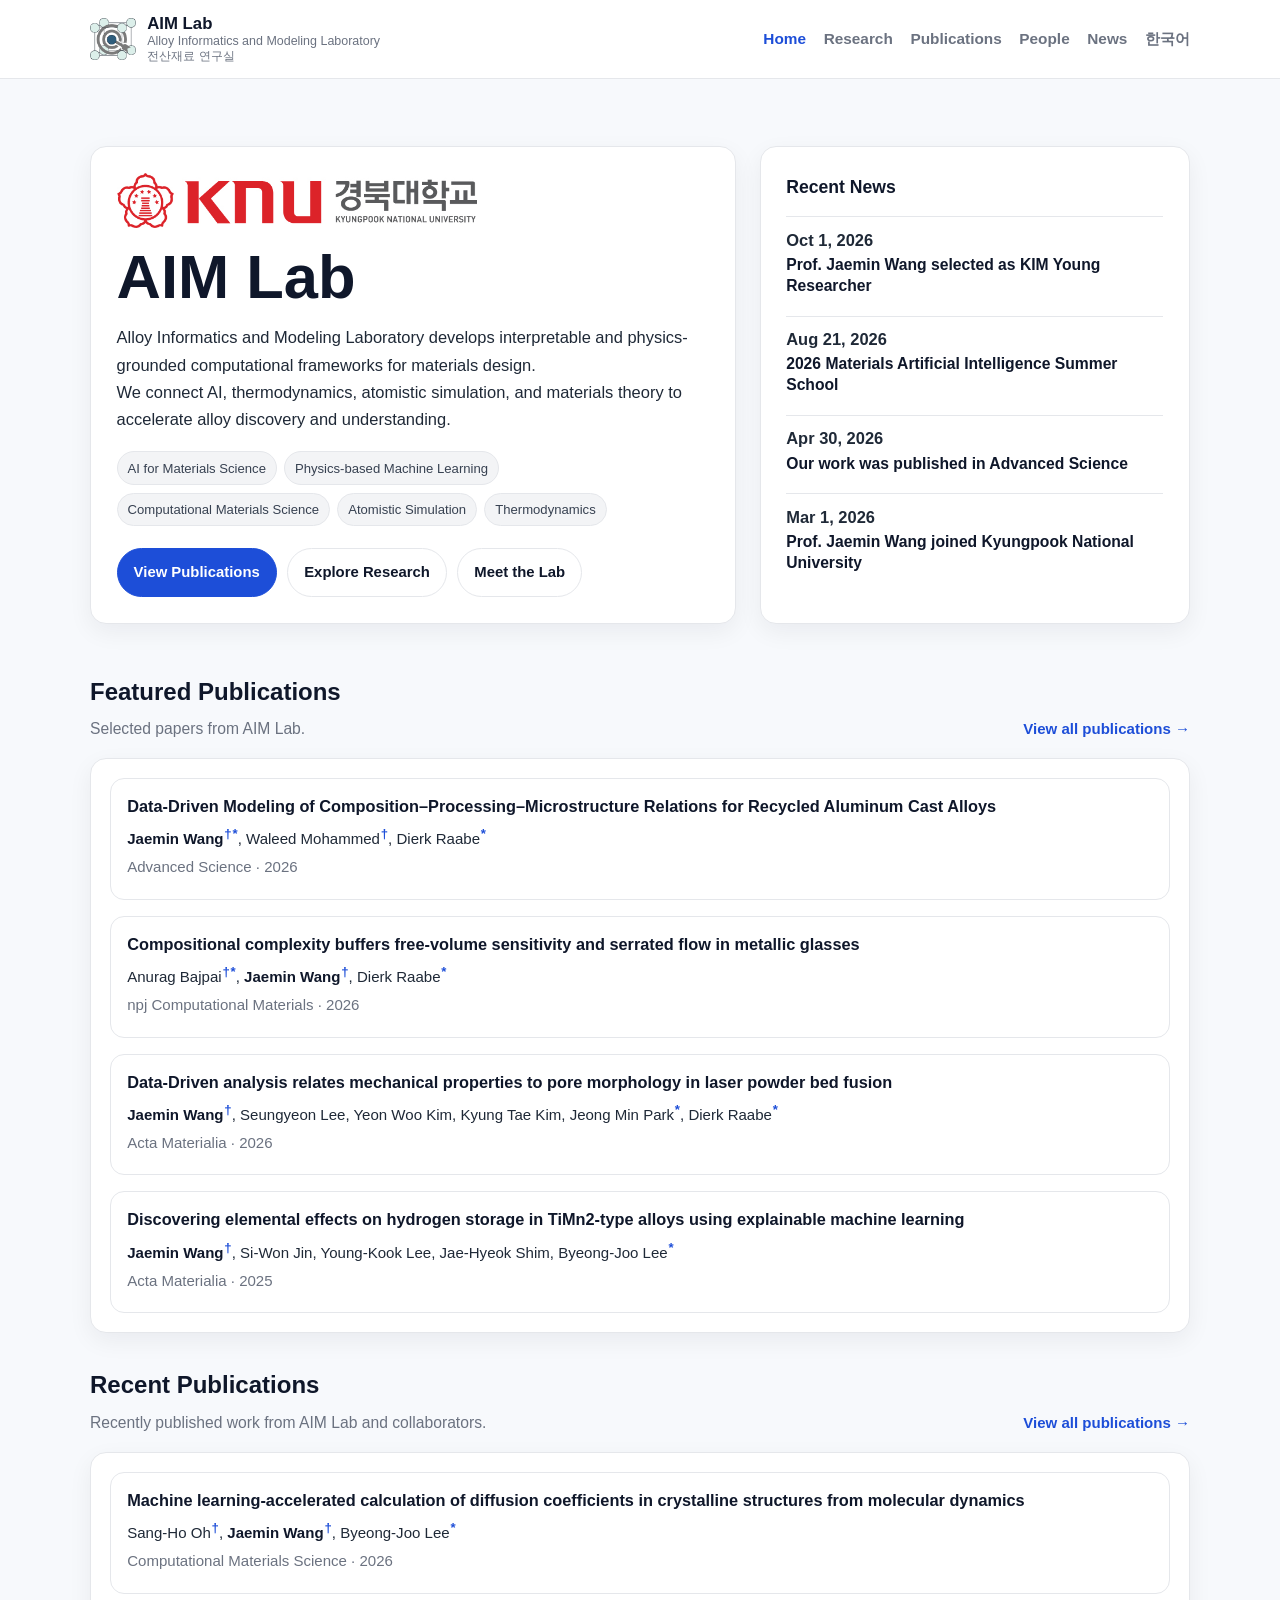
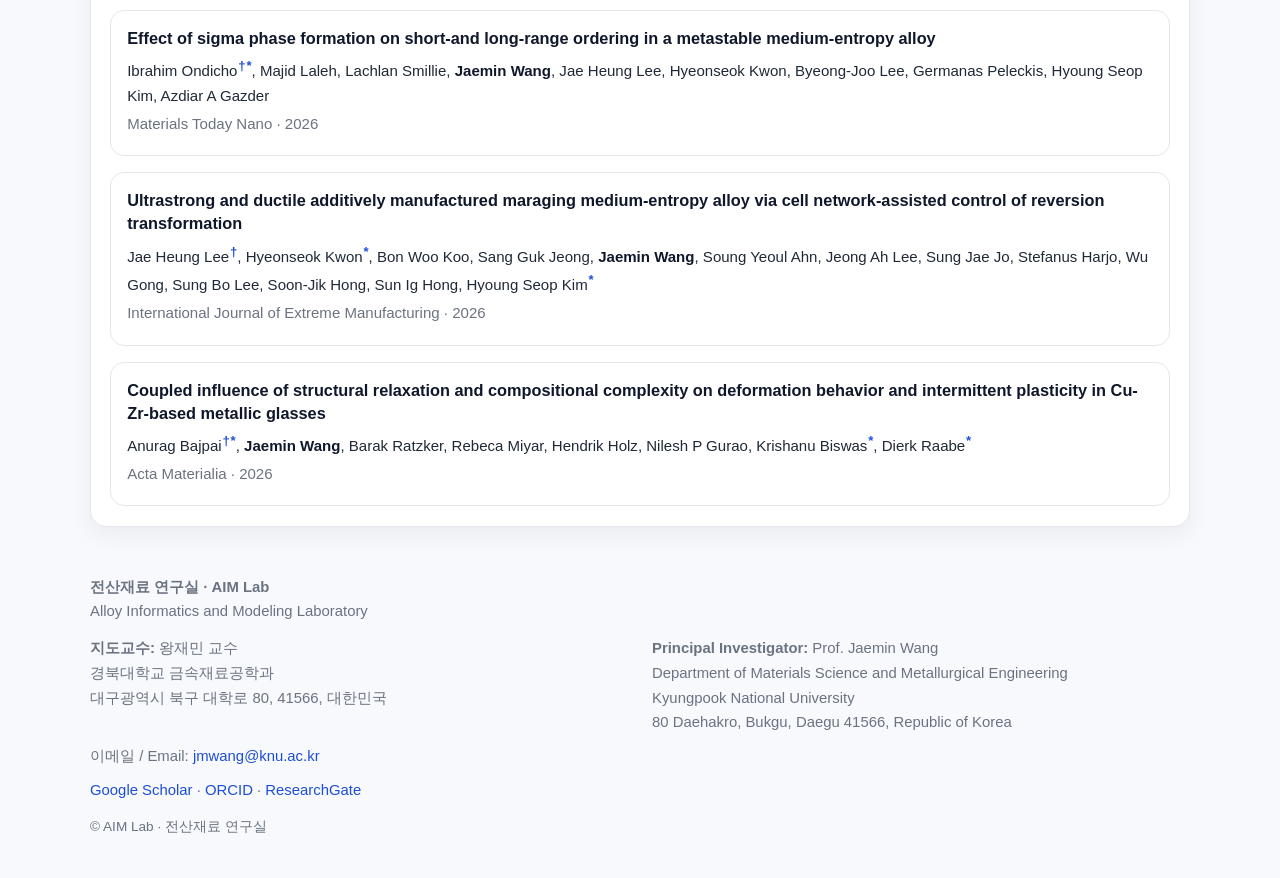
==== commit 00623d20: "footer fixed" ====
--- a/index.html
+++ b/index.html
@@ -37,15 +37,6 @@
       box-sizing: border-box;
     }
 
-    footer a {
-      color: var(--primary);
-      font-weight: 300;
-    }
-
-    footer a:hover {
-      text-decoration: underline;
-    }
-
     html {
       scroll-behavior: smooth;
     }
@@ -424,12 +415,6 @@
       color: #b91c1c;
     }
 
-    footer {
-      padding: 1rem 0 2.5rem;
-      color: var(--muted);
-      font-size: 0.93rem;
-    }
-
     @media (max-width: 900px) {
       .site-header-inner {
         align-items: flex-start;
@@ -463,6 +448,7 @@
       }
     }
   </style>
+  <link rel="stylesheet" href="styles/footer.css">
 </head>
 <body>
   <header class="site-header">
@@ -635,27 +621,39 @@
     </section>
   </main>
 
-<footer class="container">
-  <div style="margin-bottom: 0.8rem;">
-    <strong>AIM Lab</strong> · Alloy Informatics and Modeling Laboratory
+<footer class="container site-footer">
+  <div class="footer-heading">
+    <strong><span lang="ko">전산재료 연구실</span> · <span lang="en">AIM Lab</span></strong>
+    <div lang="en">Alloy Informatics and Modeling Laboratory</div>
   </div>
 
-  <div>
-    <strong>Principal Investigator:</strong> Prof. Jaemin Wang<br>
-    Department of Materials Science and Metallurgical Engineering<br>
-    Kyungpook National University<br>
-    80 Daehakro, Bukgu, Daegu 41566, Republic of Korea<br>
-    Email: <a href="mailto:jmwang@knu.ac.kr">jmwang@knu.ac.kr</a>
+  <div class="footer-details">
+    <div lang="ko">
+      <strong>지도교수:</strong> 왕재민 교수<br>
+      경북대학교 금속재료공학과<br>
+      대구광역시 북구 대학로 80, 41566, 대한민국
+    </div>
+    <div lang="en">
+      <strong>Principal Investigator:</strong> Prof. Jaemin Wang<br>
+      Department of Materials Science and Metallurgical Engineering<br>
+      Kyungpook National University<br>
+      80 Daehakro, Bukgu, Daegu 41566, Republic of Korea
+    </div>
   </div>
 
-  <div style="margin-top: 0.6rem;">
-    <a href="https://scholar.google.com/citations?user=16pIavIAAAAJ&hl=en" target="_blank">Google Scholar</a> ·
-    <a href="https://orcid.org/0000-0002-6845-6907" target="_blank">ORCID</a> ·
-    <a href="https://www.researchgate.net/profile/Jaemin-Wang" target="_blank">ResearchGate</a>
+  <div class="footer-email">
+    <span lang="ko">이메일</span> / <span lang="en">Email:</span>
+    <a href="mailto:jmwang@knu.ac.kr">jmwang@knu.ac.kr</a>
   </div>
 
-  <div style="margin-top: 0.8rem; font-size: 0.85rem;">
-    © AIM Lab
+  <div class="footer-profiles" lang="en">
+    <a href="https://scholar.google.com/citations?user=16pIavIAAAAJ&amp;hl=en" target="_blank" rel="noopener noreferrer">Google Scholar</a> ·
+    <a href="https://orcid.org/0000-0002-6845-6907" target="_blank" rel="noopener noreferrer">ORCID</a> ·
+    <a href="https://www.researchgate.net/profile/Jaemin-Wang" target="_blank" rel="noopener noreferrer">ResearchGate</a>
+  </div>
+
+  <div class="footer-copyright">
+    © <span lang="en">AIM Lab</span> · <span lang="ko">전산재료 연구실</span>
   </div>
 </footer>
 
--- a/styles/footer.css
+++ b/styles/footer.css
@@ -0,0 +1,44 @@
+.site-footer {
+  padding: 1rem 0 2.5rem;
+  color: var(--muted);
+  font-size: 0.93rem;
+  line-height: 1.65;
+  word-break: keep-all;
+  overflow-wrap: anywhere;
+}
+
+.site-footer a {
+  color: var(--primary);
+  font-weight: 300;
+}
+
+.site-footer a:hover,
+.site-footer a:focus-visible {
+  text-decoration: underline;
+}
+
+.footer-heading {
+  margin-bottom: 0.8rem;
+}
+
+.footer-details {
+  display: grid;
+  grid-template-columns: repeat(2, minmax(0, 1fr));
+  gap: 0.8rem 1.5rem;
+}
+
+.footer-email,
+.footer-profiles {
+  margin-top: 0.6rem;
+}
+
+.footer-copyright {
+  margin-top: 0.8rem;
+  font-size: 0.85rem;
+}
+
+@media (max-width: 700px) {
+  .footer-details {
+    grid-template-columns: 1fr;
+  }
+}
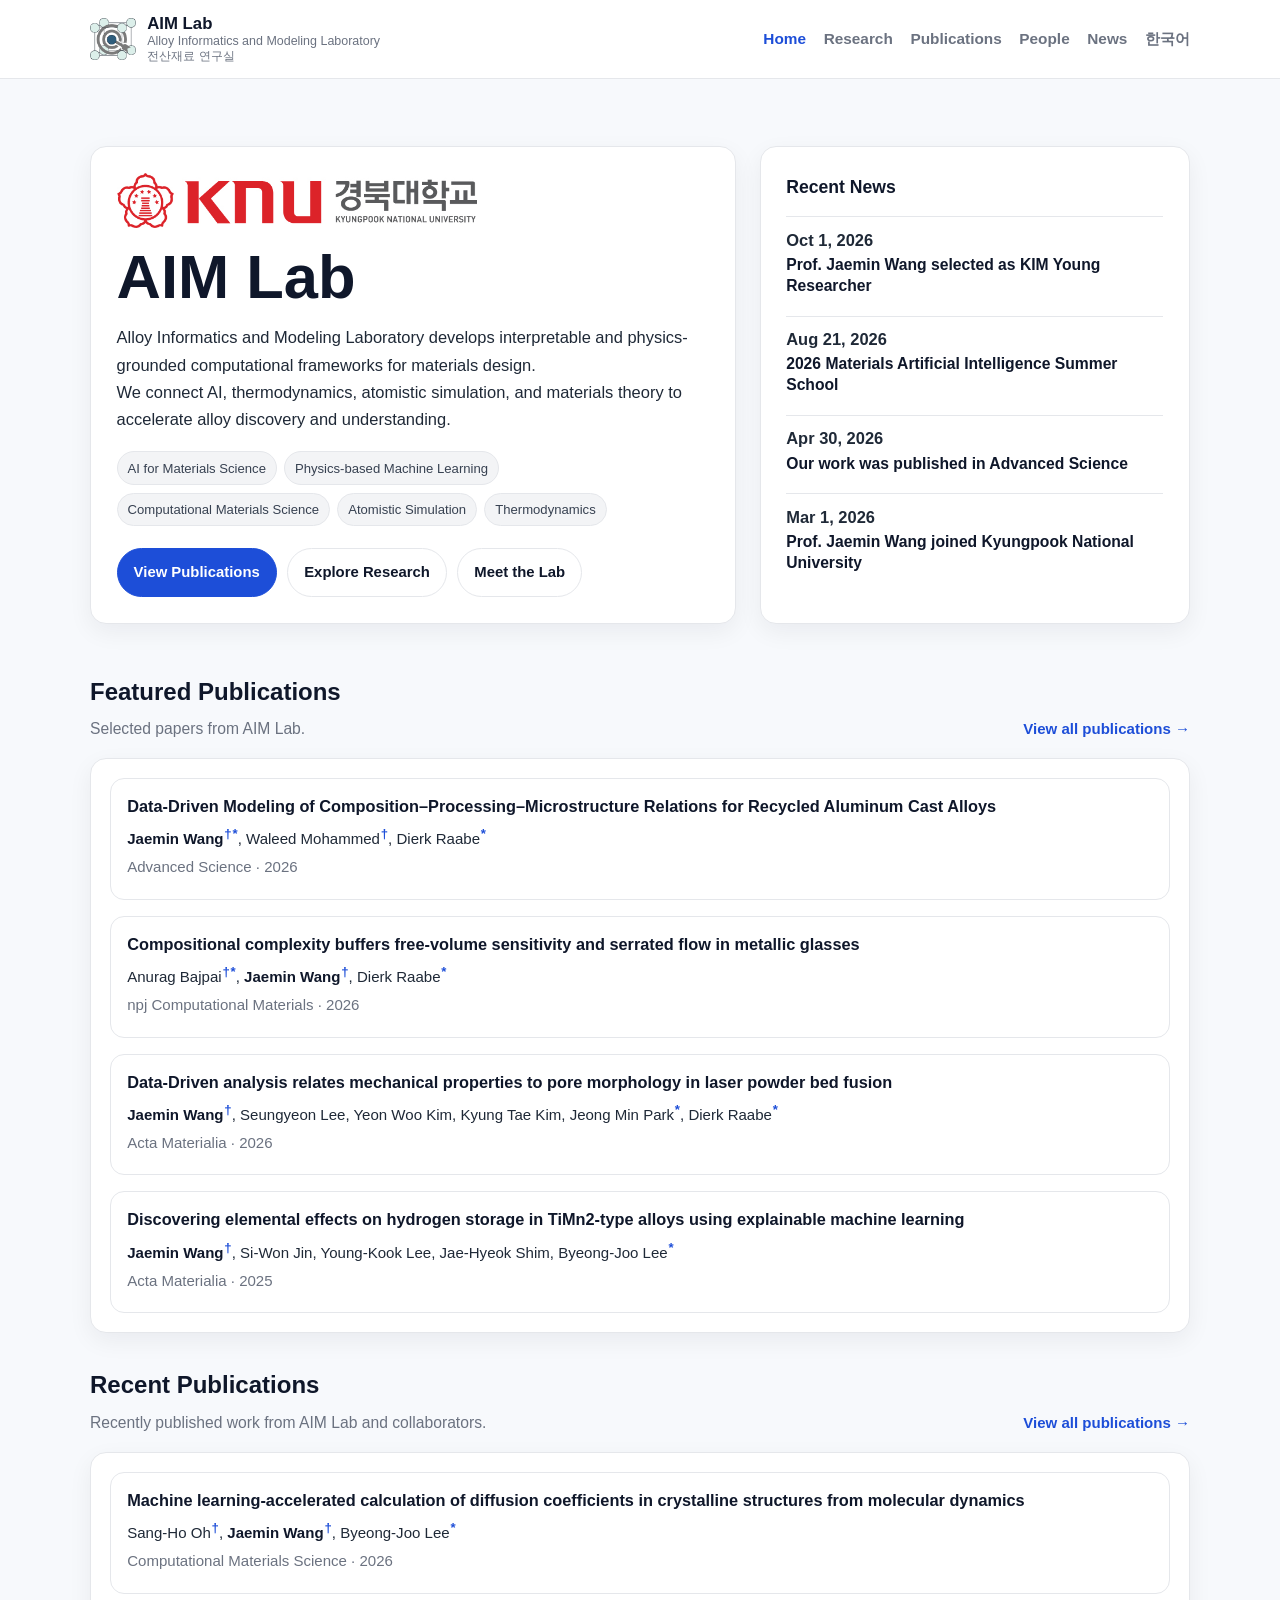
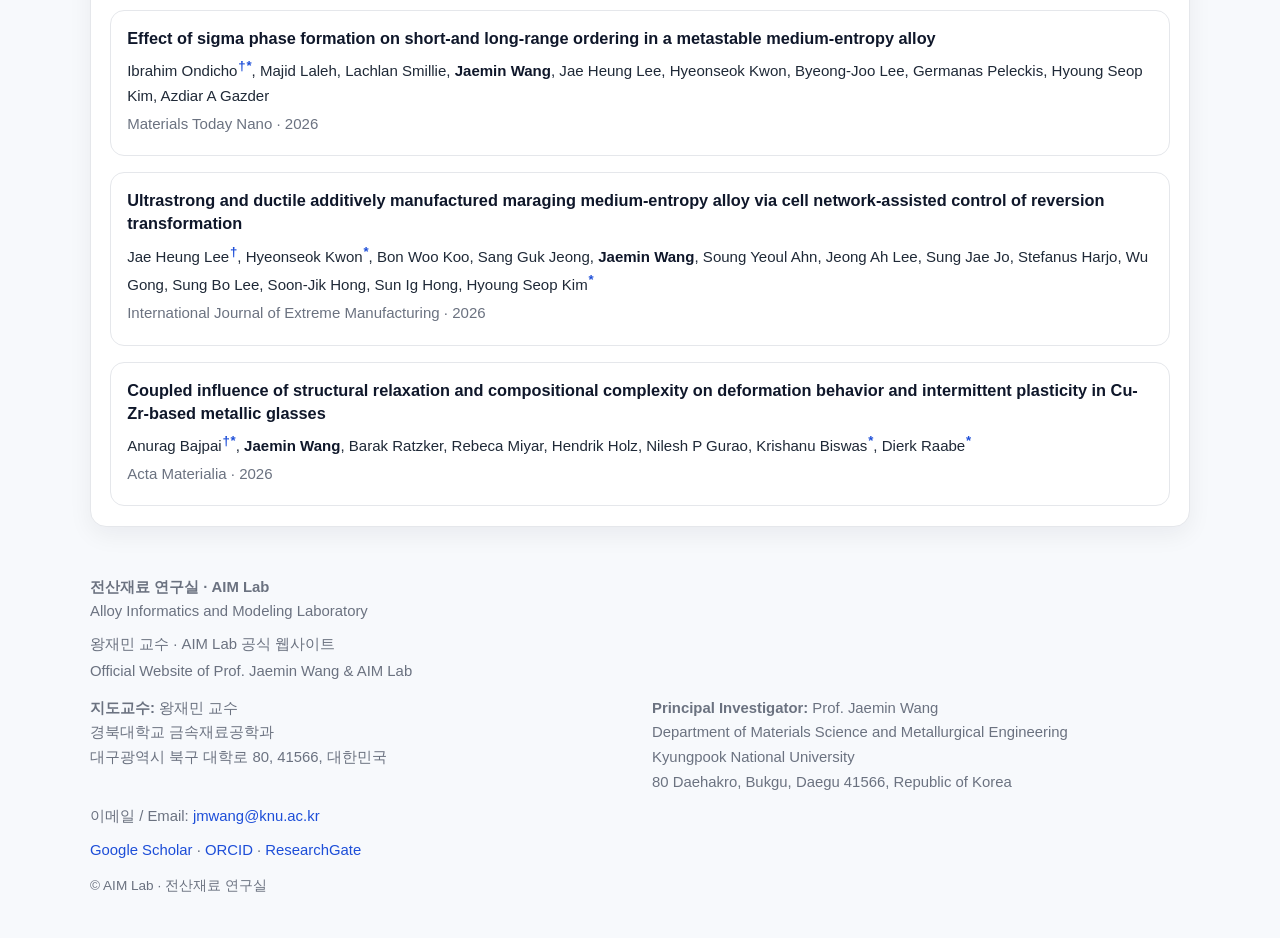
==== commit cdd549d6: "footer fixed 2" ====
--- a/index.html
+++ b/index.html
@@ -3,21 +3,106 @@
 <head>
   <meta charset="UTF-8" />
   <meta name="viewport" content="width=device-width, initial-scale=1.0" />
-  <title>AIM Lab | Alloy Informatics and Modeling Laboratory</title>
-
-  <meta name="description" content="AIM Lab, led by Prof. Jaemin Wang at Kyungpook National University, conducts research in alloy informatics, physics-based machine learning, thermodynamics, and atomistic simulation for advanced materials design." />
+  <title>Prof. Jaemin Wang &amp; AIM Lab | Official Website</title>
+
+  <meta name="description" content="Official website of Prof. Jaemin Wang and AIM Lab (Alloy Informatics and Modeling Laboratory), Kyungpook National University. Explore materials AI, thermodynamics, atomistic simulation, publications, and lab news." />
 
   <meta name="google-site-verification" content="Pawu1Gyw2uVtk5goGDBxRkEgoG9PiIKLFPvBbHVbino" />
 
-  <meta property="og:title" content="AIM Lab | Alloy Informatics and Modeling Laboratory" />
-  <meta property="og:description" content="AIM Lab, led by Prof. Jaemin Wang at Kyungpook National University, conducts research in alloy informatics, physics-based machine learning, thermodynamics, and atomistic simulation for advanced materials design." />
+  <meta property="og:title" content="Prof. Jaemin Wang &amp; AIM Lab | Official Website" />
+  <meta property="og:description" content="Official website of Prof. Jaemin Wang and AIM Lab (Alloy Informatics and Modeling Laboratory), Kyungpook National University. Explore materials AI, thermodynamics, atomistic simulation, publications, and lab news." />
+  <meta property="og:site_name" content="Prof. Jaemin Wang &amp; AIM Lab" />
   <meta property="og:type" content="website" />
-  <meta property="og:url" content="https://aimlab.knu.ac.kr" />
-  <meta property="og:image" content="./lab logo.png" />
+  <meta property="og:url" content="https://aimlab.knu.ac.kr/" />
+  <meta property="og:locale" content="en_US" />
+  <meta property="og:locale:alternate" content="ko_KR" />
+  <meta property="og:image" content="https://aimlab.knu.ac.kr/lab%20logo.png" />
+  <meta property="og:image:alt" content="AIM Lab / 전산재료 연구실" />
+  <meta name="twitter:card" content="summary" />
+  <meta name="twitter:title" content="Prof. Jaemin Wang &amp; AIM Lab | Official Website" />
+  <meta name="twitter:description" content="Official website of Prof. Jaemin Wang and AIM Lab (Alloy Informatics and Modeling Laboratory), Kyungpook National University. Explore materials AI, thermodynamics, atomistic simulation, publications, and lab news." />
+  <meta name="twitter:image" content="https://aimlab.knu.ac.kr/lab%20logo.png" />
+  <meta name="twitter:image:alt" content="AIM Lab / 전산재료 연구실" />
   <link rel="canonical" href="https://aimlab.knu.ac.kr/">
   <link rel="alternate" hreflang="en" href="https://aimlab.knu.ac.kr/">
   <link rel="alternate" hreflang="ko" href="https://aimlab.knu.ac.kr/ko/index.html">
   <link rel="alternate" hreflang="x-default" href="https://aimlab.knu.ac.kr/">
+  <script type="application/ld+json">
+{
+  "@context": "https://schema.org",
+  "@graph": [
+    {
+      "@type": "WebSite",
+      "@id": "https://aimlab.knu.ac.kr/#website",
+      "url": "https://aimlab.knu.ac.kr/",
+      "name": "Prof. Jaemin Wang & AIM Lab",
+      "alternateName": [
+        "왕재민 교수 · AIM Lab",
+        "AIM Lab",
+        "전산재료 연구실"
+      ],
+      "description": "Official website of Prof. Jaemin Wang and AIM Lab at Kyungpook National University.",
+      "inLanguage": [
+        "en",
+        "ko"
+      ],
+      "creator": {
+        "@id": "https://aimlab.knu.ac.kr/#jaemin-wang"
+      },
+      "publisher": {
+        "@id": "https://aimlab.knu.ac.kr/#aim-lab"
+      },
+      "about": [
+        {
+          "@id": "https://aimlab.knu.ac.kr/#jaemin-wang"
+        },
+        {
+          "@id": "https://aimlab.knu.ac.kr/#aim-lab"
+        }
+      ]
+    },
+    {
+      "@type": "Person",
+      "@id": "https://aimlab.knu.ac.kr/#jaemin-wang",
+      "name": "Jaemin Wang",
+      "alternateName": "왕재민",
+      "givenName": "Jaemin",
+      "familyName": "Wang",
+      "jobTitle": "Assistant Professor",
+      "url": "https://aimlab.knu.ac.kr/",
+      "email": "jmwang@knu.ac.kr",
+      "worksFor": {
+        "@type": "CollegeOrUniversity",
+        "@id": "https://aimlab.knu.ac.kr/#knu",
+        "name": "Kyungpook National University",
+        "alternateName": "경북대학교"
+      },
+      "memberOf": {
+        "@id": "https://aimlab.knu.ac.kr/#aim-lab"
+      },
+      "sameAs": [
+        "https://scholar.google.com/citations?user=16pIavIAAAAJ",
+        "https://orcid.org/0000-0002-6845-6907",
+        "https://www.researchgate.net/profile/Jaemin-Wang"
+      ]
+    },
+    {
+      "@type": "Organization",
+      "@id": "https://aimlab.knu.ac.kr/#aim-lab",
+      "name": "Alloy Informatics and Modeling Laboratory",
+      "alternateName": [
+        "AIM Lab",
+        "전산재료 연구실"
+      ],
+      "url": "https://aimlab.knu.ac.kr/",
+      "logo": "https://aimlab.knu.ac.kr/lab%20logo.png",
+      "parentOrganization": {
+        "@id": "https://aimlab.knu.ac.kr/#knu"
+      }
+    }
+  ]
+}
+  </script>
   <style>
     :root {
       --bg: #f7f9fc;
@@ -625,6 +710,10 @@
   <div class="footer-heading">
     <strong><span lang="ko">전산재료 연구실</span> · <span lang="en">AIM Lab</span></strong>
     <div lang="en">Alloy Informatics and Modeling Laboratory</div>
+    <div class="footer-official">
+      <span lang="ko">왕재민 교수 · AIM Lab 공식 웹사이트</span>
+      <span lang="en">Official Website of Prof. Jaemin Wang &amp; AIM Lab</span>
+    </div>
   </div>
 
   <div class="footer-details">
--- a/styles/footer.css
+++ b/styles/footer.css
@@ -21,6 +21,12 @@
   margin-bottom: 0.8rem;
 }
 
+.footer-official {
+  display: grid;
+  gap: 0.15rem;
+  margin-top: 0.5rem;
+}
+
 .footer-details {
   display: grid;
   grid-template-columns: repeat(2, minmax(0, 1fr));
